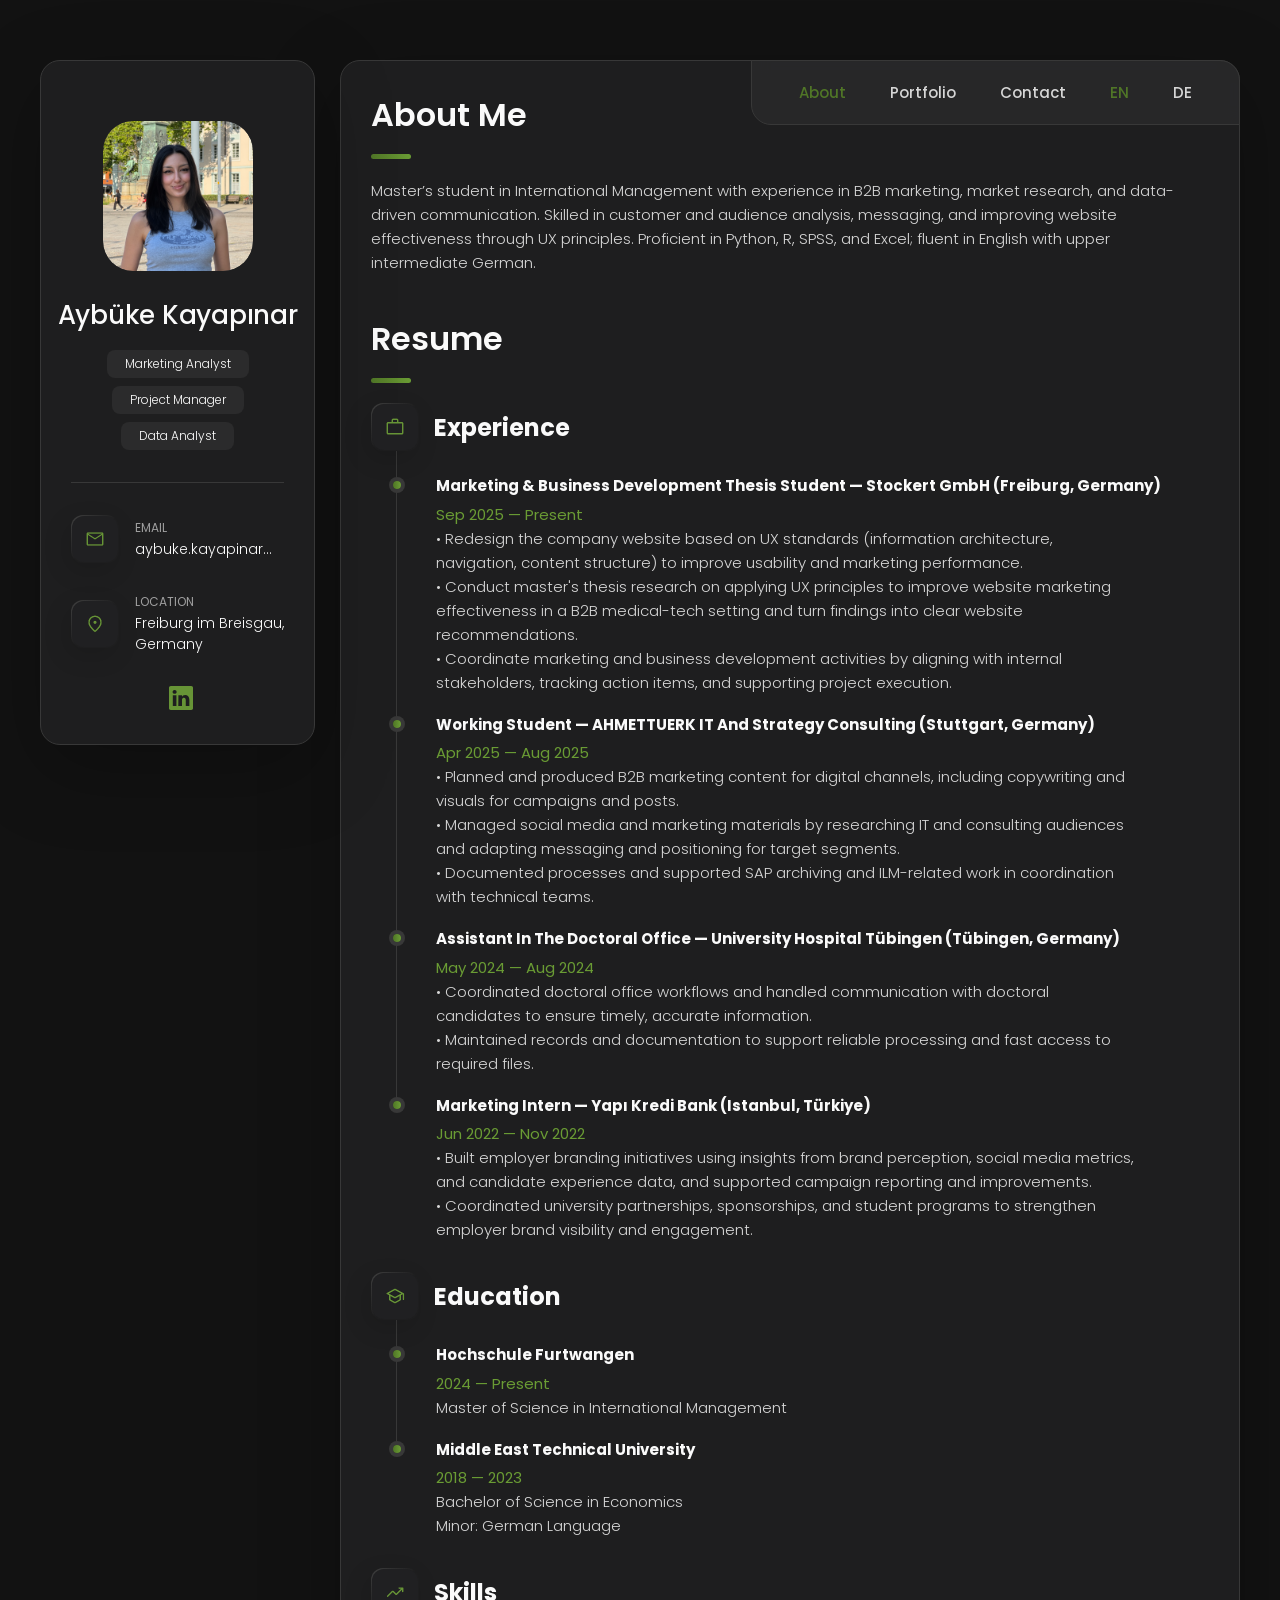
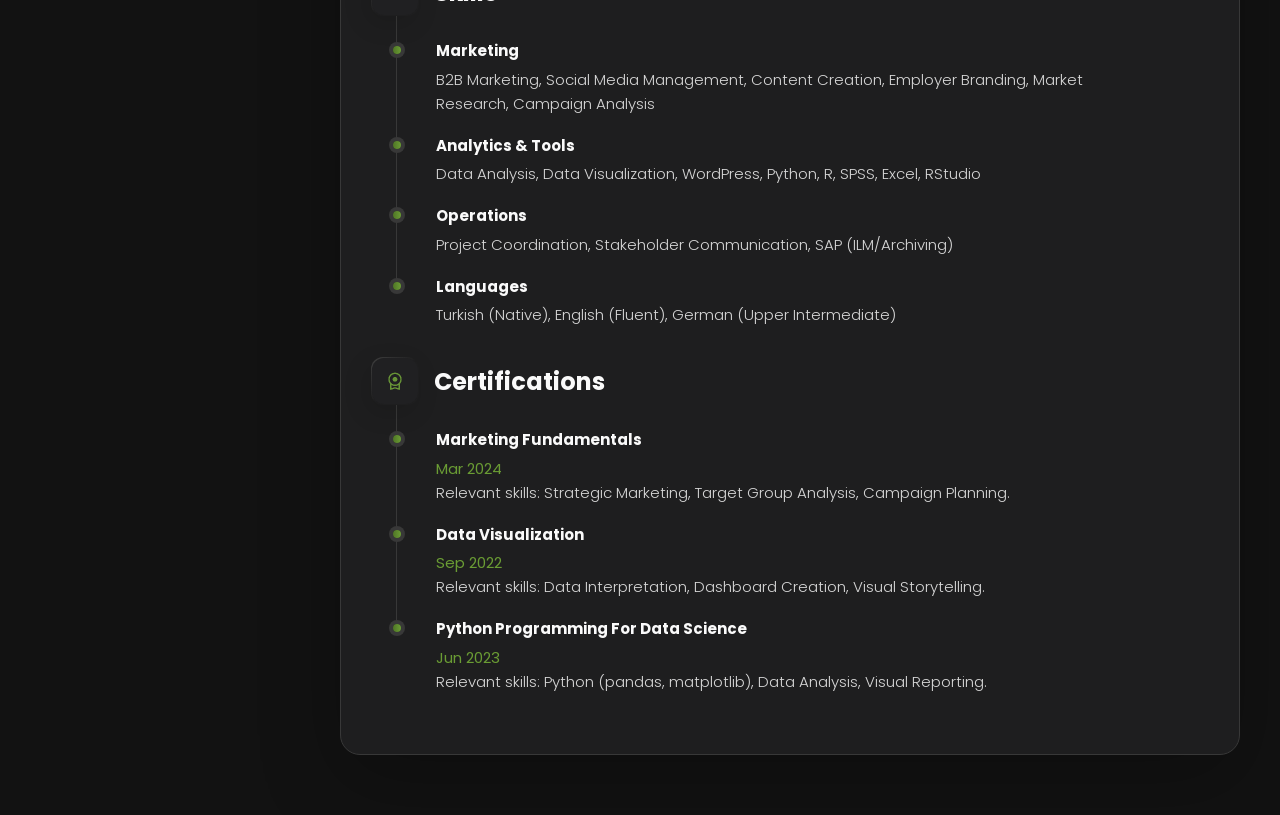
==== index.html @ ee4b46da "init" ====
<!DOCTYPE html>
<html lang="en">

<head>
  <meta charset="UTF-8">
  <meta http-equiv="X-UA-Compatible" content="IE=edge">
  <meta name="viewport" content="width=device-width, initial-scale=1.0">
  <title>Aybüke Kayapınar | Marketing Analyst</title>

  <!--
    - favicon
  -->
  <link rel="shortcut icon" href="./assets/images/aybi_photo.jpeg" type="image/x-icon">

  <!--
    - custom css link
  -->
  <link rel="stylesheet" href="./assets/css/style.css">

  <!--
    - google font link
  -->
  <link rel="preconnect" href="https://fonts.googleapis.com">
  <link rel="preconnect" href="https://fonts.gstatic.com" crossorigin>
  <link href="https://fonts.googleapis.com/css2?family=Poppins:wght@300;400;500;600&display=swap" rel="stylesheet">

  <link rel="alternate" hreflang="en" href="./index.html">
  <link rel="alternate" hreflang="de" href="./de/index.html">
</head>

<body>

  <!--
    - #MAIN
  -->

  <main>

    <!--
      - #SIDEBAR
    -->

    <aside class="sidebar" data-sidebar>

      <div class="sidebar-info">

        <figure class="avatar-box">
          <img src="./assets/images/aybi_photo.jpeg" alt="Aybüke Kayapınar" width="80">
        </figure>

        <div class="info-content">
          <h1 class="name" title="Aybüke Kayapınar">Aybüke Kayapınar</h1>

          <div class="title-list">
            <p class="title">Marketing Analyst</p>
            <p class="title">Project Manager</p>
            <p class="title">Data Analyst</p>
          </div>
        </div>

        <button class="info_more-btn" data-sidebar-btn>
          <span>Show Contacts</span>

          <img src="./assets/icons/icon-strategy.png" alt="" class="icon-img" width="16" height="16">
        </button>

      </div>

      <div class="sidebar-info_more">

        <div class="separator"></div>

        <ul class="contacts-list">

          <li class="contact-item">

            <div class="icon-box">
              <img src="./assets/icons/icon-mail.png" alt="" class="icon-img" width="24" height="24">
            </div>

            <div class="contact-info">
              <p class="contact-title">Email</p>

              <a href="mailto:aybuke.kayapinar@gmail.com" class="contact-link">aybuke.kayapinar@gmail.com</a>
            </div>

          </li>

          <li class="contact-item">

            <div class="icon-box">
              <img src="./assets/icons/icon-location.png" alt="" class="icon-img" width="24" height="24">
            </div>

            <div class="contact-info">
              <p class="contact-title">Location</p>

              <address>Freiburg im Breisgau, Germany</address>
            </div>

          </li>

        </ul>

        <div class="separator"></div>

        <ul class="social-list">

          <li class="social-item">
            <a href="https://www.linkedin.com/in/ayb%C3%BCke-kayapinar-763964169/" class="social-link" target="_blank" rel="noopener noreferrer">
              <img src="./assets/icons/linkedin.svg" alt="" class="icon-img" width="24" height="24">
            </a>
          </li>

        </ul>

      </div>

    </aside>





    <!--
      - #main-content
    -->

    <div class="main-content">

      <!--
        - #NAVBAR
      -->

      <nav class="navbar">

        <ul class="navbar-list">

          <li class="navbar-item">
            <button class="navbar-link  active" data-nav-link data-page-target="about">About</button>
          </li>

          <li class="navbar-item">
            <button class="navbar-link" data-nav-link data-page-target="portfolio">Portfolio</button>
          </li>

          <li class="navbar-item">
            <button class="navbar-link" data-nav-link data-page-target="contact">Contact</button>
          </li>

          <li class="navbar-item">
            <span class="navbar-link active" aria-current="page">EN</span>
          </li>

          <li class="navbar-item">
            <a class="navbar-link" href="./de/index.html" hreflang="de" lang="de">DE</a>
          </li>

        </ul>

      </nav>





      <!--
        - #ABOUT
      -->

      <article class="about  active" data-page="about">

        <header>
          <h2 class="h2 article-title">About me</h2>
        </header>

        <section class="about-text">
          <p>
            Master’s student in International Management with experience in B2B marketing, market research, and data-driven communication. Skilled in customer and audience analysis, messaging, and improving website effectiveness through UX principles. Proficient in Python, R, SPSS, and Excel; fluent in English with upper intermediate German.
          </p>
        </section>


        <!--
          - resume
        -->

        <section class="resume-section">

          <header>
            <h2 class="h2 article-title">Resume</h2>
          </header>

          <section class="timeline">

            <div class="title-wrapper">
              <div class="icon-box">
                <img src="./assets/icons/icon-experience.png" alt="" class="icon-img" width="24" height="24">
              </div>

              <h3 class="h3">Experience</h3>
            </div>

            <ol class="timeline-list">

              <li class="timeline-item">

                <h4 class="h4 timeline-item-title">Marketing &amp; Business Development Thesis Student — Stockert GmbH (Freiburg, Germany)</h4>

                <span>Sep 2025 — Present</span>

                <p class="timeline-text">
                  &bull; Redesign the company website based on UX standards (information architecture, navigation, content structure) to improve usability and marketing performance.<br>
                  &bull; Conduct master's thesis research on applying UX principles to improve website marketing effectiveness in a B2B medical-tech setting and turn findings into clear website recommendations.<br>
                  &bull; Coordinate marketing and business development activities by aligning with internal stakeholders, tracking action items, and supporting project execution.
                </p>

              </li>

              <li class="timeline-item">

                <h4 class="h4 timeline-item-title">Working Student — AHMETTUERK IT and Strategy Consulting (Stuttgart, Germany)</h4>

                <span>Apr 2025 — Aug 2025</span>

                <p class="timeline-text">
                  &bull; Planned and produced B2B marketing content for digital channels, including copywriting and visuals for campaigns and posts.<br>
                  &bull; Managed social media and marketing materials by researching IT and consulting audiences and adapting messaging and positioning for target segments.<br>
                  &bull; Documented processes and supported SAP archiving and ILM-related work in coordination with technical teams.
                </p>

              </li>

              <li class="timeline-item">

                <h4 class="h4 timeline-item-title">Assistant in the Doctoral Office — University Hospital Tübingen (Tübingen, Germany)</h4>

                <span>May 2024 — Aug 2024</span>

                <p class="timeline-text">
                  &bull; Coordinated doctoral office workflows and handled communication with doctoral candidates to ensure timely, accurate information.<br>
                  &bull; Maintained records and documentation to support reliable processing and fast access to required files.
                </p>

              </li>

              <li class="timeline-item">

                <h4 class="h4 timeline-item-title">Marketing Intern — Yapı Kredi Bank (Istanbul, Türkiye)</h4>

                <span>Jun 2022 — Nov 2022</span>

                <p class="timeline-text">
                  &bull; Built employer branding initiatives using insights from brand perception, social media metrics, and candidate experience data, and supported campaign reporting and improvements.<br>
                  &bull; Coordinated university partnerships, sponsorships, and student programs to strengthen employer brand visibility and engagement.
                </p>

              </li>

            </ol>

          </section>

          <section class="timeline">

            <div class="title-wrapper">
              <div class="icon-box">
                <img src="./assets/icons/icon-school.png" alt="" class="icon-img" width="24" height="24">
              </div>

              <h3 class="h3">Education</h3>
            </div>

            <ol class="timeline-list">

              <li class="timeline-item">

                <h4 class="h4 timeline-item-title">Hochschule Furtwangen</h4>

                <span>2024 — Present</span>

                <p class="timeline-text">
                  Master of Science in International Management
                </p>

              </li>

              <li class="timeline-item">

                <h4 class="h4 timeline-item-title">Middle East Technical University</h4>

                <span>2018 — 2023</span>

                <p class="timeline-text">
                  Bachelor of Science in Economics<br>
                  Minor: German Language
                </p>

              </li>

            </ol>

          </section>

          <section class="timeline">

            <div class="title-wrapper">
              <div class="icon-box">
                <img src="./assets/icons/icon-marketing.png" alt="" class="icon-img" width="24" height="24">
              </div>

              <h3 class="h3">Skills</h3>
            </div>

            <ol class="timeline-list">

              <li class="timeline-item">

                <h4 class="h4 timeline-item-title">Marketing</h4>

                <p class="timeline-text">
                  B2B Marketing, Social Media Management, Content Creation, Employer Branding, Market Research, Campaign Analysis
                </p>

              </li>

              <li class="timeline-item">

                <h4 class="h4 timeline-item-title">Analytics &amp; Tools</h4>

                <p class="timeline-text">
                  Data Analysis, Data Visualization, WordPress, Python, R, SPSS, Excel, RStudio
                </p>

              </li>

              <li class="timeline-item">

                <h4 class="h4 timeline-item-title">Operations</h4>

                <p class="timeline-text">
                  Project Coordination, Stakeholder Communication, SAP (ILM/Archiving)
                </p>

              </li>

              <li class="timeline-item">

                <h4 class="h4 timeline-item-title">Languages</h4>

                <p class="timeline-text">
                  Turkish (Native), English (Fluent), German (Upper Intermediate)
                </p>

              </li>

            </ol>

          </section>

          <section class="timeline">

            <div class="title-wrapper">
              <div class="icon-box">
                <img src="./assets/icons/icon-certificate.png" alt="" class="icon-img" width="24" height="24">
              </div>

              <h3 class="h3">Certifications</h3>
            </div>

            <ol class="timeline-list">

              <li class="timeline-item">

                <h4 class="h4 timeline-item-title">Marketing Fundamentals</h4>

                <span>Mar 2024</span>

                <p class="timeline-text">
                  Relevant skills: Strategic Marketing, Target Group Analysis, Campaign Planning.
                </p>

              </li>

              <li class="timeline-item">

                <h4 class="h4 timeline-item-title">Data Visualization</h4>

                <span>Sep 2022</span>

                <p class="timeline-text">
                  Relevant skills: Data Interpretation, Dashboard Creation, Visual Storytelling.
                </p>

              </li>

              <li class="timeline-item">

                <h4 class="h4 timeline-item-title">Python Programming for Data Science</h4>

                <span>Jun 2023</span>

                <p class="timeline-text">
                  Relevant skills: Python (pandas, matplotlib), Data Analysis, Visual Reporting.
                </p>

              </li>

            </ol>

          </section>

        </section>
      </article>








      <!--
        - #PORTFOLIO
      -->

      <article class="portfolio" data-page="portfolio">

        <header>
          <h2 class="h2 article-title">Portfolio</h2>
        </header>

        <section class="projects">

          <ul class="filter-list">

            <li class="filter-item">
              <button class="active" data-filter-btn>All</button>
            </li>

            <li class="filter-item">
              <button data-filter-btn>Web design</button>
            </li>

            <li class="filter-item">
              <button data-filter-btn>Applications</button>
            </li>

            <li class="filter-item">
              <button data-filter-btn>Web development</button>
            </li>

          </ul>

          <div class="filter-select-box">

            <button class="filter-select" data-select>

              <div class="select-value" data-selecct-value>Select category</div>

              <div class="select-icon">
                <img src="./assets/icons/icon-strategy.png" alt="" class="icon-img" width="16" height="16">
              </div>

            </button>

            <ul class="select-list">

              <li class="select-item">
                <button data-select-item>All</button>
              </li>

              <li class="select-item">
                <button data-select-item>Web design</button>
              </li>

              <li class="select-item">
                <button data-select-item>Applications</button>
              </li>

              <li class="select-item">
                <button data-select-item>Web development</button>
              </li>

            </ul>

          </div>

          <ul class="project-list">

            <li class="project-item  active" data-filter-item data-category="web development">
              <a href="#">

                <figure class="project-img">
                  <div class="project-item-icon-box">
                    <img src="./assets/icons/icon-analize.png" alt="" class="icon-img" width="24" height="24">
                  </div>

                  <img src="./assets/images/project-1.jpg" alt="finance" loading="lazy">
                </figure>

                <h3 class="project-title">Finance</h3>

                <p class="project-category">Web development</p>

              </a>
            </li>

            <li class="project-item  active" data-filter-item data-category="web development">
              <a href="#">

                <figure class="project-img">
                  <div class="project-item-icon-box">
                    <img src="./assets/icons/icon-analize.png" alt="" class="icon-img" width="24" height="24">
                  </div>

                  <img src="./assets/images/project-2.png" alt="orizon" loading="lazy">
                </figure>

                <h3 class="project-title">Orizon</h3>

                <p class="project-category">Web development</p>

              </a>
            </li>

            <li class="project-item  active" data-filter-item data-category="web design">
              <a href="#">

                <figure class="project-img">
                  <div class="project-item-icon-box">
                    <img src="./assets/icons/icon-analize.png" alt="" class="icon-img" width="24" height="24">
                  </div>

                  <img src="./assets/images/project-3.jpg" alt="fundo" loading="lazy">
                </figure>

                <h3 class="project-title">Fundo</h3>

                <p class="project-category">Web design</p>

              </a>
            </li>

            <li class="project-item  active" data-filter-item data-category="applications">
              <a href="#">

                <figure class="project-img">
                  <div class="project-item-icon-box">
                    <img src="./assets/icons/icon-analize.png" alt="" class="icon-img" width="24" height="24">
                  </div>

                  <img src="./assets/images/project-4.png" alt="brawlhalla" loading="lazy">
                </figure>

                <h3 class="project-title">Brawlhalla</h3>

                <p class="project-category">Applications</p>

              </a>
            </li>

            <li class="project-item  active" data-filter-item data-category="web design">
              <a href="#">

                <figure class="project-img">
                  <div class="project-item-icon-box">
                    <img src="./assets/icons/icon-analize.png" alt="" class="icon-img" width="24" height="24">
                  </div>

                  <img src="./assets/images/project-5.png" alt="dsm." loading="lazy">
                </figure>

                <h3 class="project-title">DSM.</h3>

                <p class="project-category">Web design</p>

              </a>
            </li>

            <li class="project-item  active" data-filter-item data-category="web design">
              <a href="#">

                <figure class="project-img">
                  <div class="project-item-icon-box">
                    <img src="./assets/icons/icon-analize.png" alt="" class="icon-img" width="24" height="24">
                  </div>

                  <img src="./assets/images/project-6.png" alt="metaspark" loading="lazy">
                </figure>

                <h3 class="project-title">MetaSpark</h3>

                <p class="project-category">Web design</p>

              </a>
            </li>

            <li class="project-item  active" data-filter-item data-category="web development">
              <a href="#">

                <figure class="project-img">
                  <div class="project-item-icon-box">
                    <img src="./assets/icons/icon-analize.png" alt="" class="icon-img" width="24" height="24">
                  </div>

                  <img src="./assets/images/project-7.png" alt="summary" loading="lazy">
                </figure>

                <h3 class="project-title">Summary</h3>

                <p class="project-category">Web development</p>

              </a>
            </li>

            <li class="project-item  active" data-filter-item data-category="applications">
              <a href="#">

                <figure class="project-img">
                  <div class="project-item-icon-box">
                    <img src="./assets/icons/icon-analize.png" alt="" class="icon-img" width="24" height="24">
                  </div>

                  <img src="./assets/images/project-8.jpg" alt="task manager" loading="lazy">
                </figure>

                <h3 class="project-title">Task Manager</h3>

                <p class="project-category">Applications</p>

              </a>
            </li>

            <li class="project-item  active" data-filter-item data-category="web development">
              <a href="#">

                <figure class="project-img">
                  <div class="project-item-icon-box">
                    <img src="./assets/icons/icon-analize.png" alt="" class="icon-img" width="24" height="24">
                  </div>

                  <img src="./assets/images/project-9.png" alt="arrival" loading="lazy">
                </figure>

                <h3 class="project-title">Arrival</h3>

                <p class="project-category">Web development</p>

              </a>
            </li>

          </ul>

        </section>

      </article>
      <!--
        - #CONTACT
      -->

      <article class="contact" data-page="contact">

        <header>
          <h2 class="h2 article-title">Contact</h2>
        </header>

        <section class="mapbox" data-mapbox>
          <figure>
            <iframe
              src="https://www.google.com/maps?q=Freiburg%20im%20Breisgau%2C%20Germany&output=embed"
              width="400" height="300" loading="lazy"></iframe>
          </figure>
        </section>

        <section class="contact-form">

          <h3 class="h3 form-title">Send me a message</h3>

          <form action="#" class="form" data-form>

            <div class="input-wrapper">
              <input type="text" name="fullname" class="form-input" placeholder="Full name" required data-form-input>

              <input type="email" name="email" class="form-input" placeholder="Email address" required data-form-input>
            </div>

            <textarea name="message" class="form-input" placeholder="Your Message" required data-form-input></textarea>

            <button class="form-btn" type="submit" disabled data-form-btn>
              <img src="./assets/icons/icon-send.png" alt="" class="icon-img" width="16" height="16">
              <span>Send Email</span>
            </button>

          </form>

        </section>

      </article>

    </div>

  </main>






  <!--
    - custom js link
  -->
  <script src="./assets/js/script.js"></script>

  <!--
    - ionicon link
  -->
  <!-- ionicons removed (local icons in assets/icons) -->

</body>

</html>
---- assets/css/style.css ----
/*-----------------------------------*\
  #style.css
\*-----------------------------------*/


/**
 * copyright 2022 @codewithsadee
 */





/*-----------------------------------*\
  #CUSTOM PROPERTY
\*-----------------------------------*/

:root {

  /**
   * colors
   */

  /* gradient */

  --bg-gradient-onyx: linear-gradient(
    to bottom right, 
    hsl(240, 1%, 25%) 3%, 
    hsl(0, 0%, 19%) 97%
  );
  --bg-gradient-jet: linear-gradient(
    to bottom right, 
    hsla(240, 1%, 18%, 0.251) 0%, 
    hsla(240, 2%, 11%, 0) 100%
  ), hsl(240, 2%, 13%);
  --bg-gradient-yellow-1: linear-gradient(
    to bottom right,
    #507627 0%,
    rgba(80, 118, 39, 0) 50%
  );
  --bg-gradient-yellow-2: linear-gradient(
    135deg,
    rgba(80, 118, 39, 0.25) 0%,
    rgba(106, 156, 52, 0) 59.86%
  ), hsl(240, 2%, 13%);
  --border-gradient-onyx: linear-gradient(
    to bottom right, 
    hsl(0, 0%, 25%) 0%, 
    hsla(0, 0%, 25%, 0) 50%
  );
  --text-gradient-yellow: linear-gradient(
    to right,
    #507627,
    #6a9c34
  );

  /* solid */

  --jet: hsl(0, 0%, 22%);
  --onyx: hsl(240, 1%, 17%);
  --eerie-black-1: hsl(240, 2%, 13%);
  --eerie-black-2: hsl(240, 2%, 12%);
  --smoky-black: hsl(0, 0%, 7%);
  --white-1: hsl(0, 0%, 100%);
  --white-2: hsl(0, 0%, 98%);
  --orange-yellow-crayola: #507627;
  --vegas-gold: #6a9c34;
  --light-gray: hsl(0, 0%, 84%);
  --light-gray-70: hsla(0, 0%, 84%, 0.7);
  --bittersweet-shimmer: hsl(0, 43%, 51%);

  /**
   * typography
   */

  /* font-family */
  --ff-poppins: 'Poppins', sans-serif;

  /* font-size */
  --fs-1: 24px;
  --fs-2: 18px;
  --fs-3: 17px;
  --fs-4: 16px;
  --fs-5: 15px;
  --fs-6: 14px;
  --fs-7: 13px;
  --fs-8: 11px;

  /* font-weight */
  --fw-300: 300;
  --fw-400: 400;
  --fw-500: 500;
  --fw-600: 600;

  /**
   * shadow
   */
  
  --shadow-1: -4px 8px 24px hsla(0, 0%, 0%, 0.25);
  --shadow-2: 0 16px 30px hsla(0, 0%, 0%, 0.25);
  --shadow-3: 0 16px 40px hsla(0, 0%, 0%, 0.25);
  --shadow-4: 0 25px 50px hsla(0, 0%, 0%, 0.15);
  --shadow-5: 0 24px 80px hsla(0, 0%, 0%, 0.25);

  /**
   * transition
   */

  --transition-1: 0.25s ease;
  --transition-2: 0.5s ease-in-out;

}





/*-----------------------------------*\
  #RESET
\*-----------------------------------*/

*, *::before, *::after {
  margin: 0;
  padding: 0;
  box-sizing: border-box;
}

a { text-decoration: none; }

li { list-style: none; }

img, a, button, time, span { display: block; }

.icon-img { display: block; }

button {
  font: inherit;
  background: none;
  border: none;
  text-align: left;
  cursor: pointer;
}

input, textarea {
  display: block;
  width: 100%;
  background: none;
  font: inherit;
}

::selection {
  background: var(--orange-yellow-crayola);
  color: var(--smoky-black);
}

:focus { outline-color: var(--orange-yellow-crayola); }

html { font-family: var(--ff-poppins); }

body { background: var(--smoky-black); }





/*-----------------------------------*\
  #REUSED STYLE
\*-----------------------------------*/

.sidebar,
article {
  background: var(--eerie-black-2);
  border: 1px solid var(--jet);
  border-radius: 20px;
  padding: 15px;
  box-shadow: var(--shadow-1);
  z-index: 1;
}

.separator {
  width: 100%;
  height: 1px;
  background: var(--jet);
  margin: 16px 0;
}

.icon-box {
  position: relative;
  background: var(--border-gradient-onyx);
  width: 30px;
  height: 30px;
  border-radius: 8px;
  display: flex;
  justify-content: center;
  align-items: center;
  font-size: 16px;
  color: var(--orange-yellow-crayola);
  box-shadow: var(--shadow-1);
  z-index: 1;
}

.icon-box::before {
  content: "";
  position: absolute;
  inset: 1px;
  background: var(--eerie-black-1);
  border-radius: inherit;
  z-index: -1;
}

.icon-box .icon-img { width: 20px; height: 20px; }

article { display: none; }

article.active {
  display: block;
  animation: fade 0.5s ease backwards;
}

@keyframes fade {
  0% { opacity: 0; }
  100% { opacity: 1; }
}

.h2,
.h3,
.h4,
.h5 {
  color: var(--white-2);
  text-transform: capitalize;
}

.h2 { font-size: var(--fs-1); }

.h3 { font-size: var(--fs-2); }

.h4 { font-size: var(--fs-4); }

.h5 {
  font-size: var(--fs-7);
  font-weight: var(--fw-500);
}

.article-title {
  position: relative;
  padding-bottom: 7px;
}

.article-title::after {
  content: "";
  position: absolute;
  bottom: 0;
  left: 0;
  width: 30px;
  height: 3px;
  background: var(--text-gradient-yellow);
  border-radius: 3px;
}

.has-scrollbar::-webkit-scrollbar {
  width: 5px; /* for vertical scrollbar */
  height: 5px; /* for horizontal scrollbar */
}

.has-scrollbar::-webkit-scrollbar-track {
  background: var(--onyx);
  border-radius: 5px;
}

.has-scrollbar::-webkit-scrollbar-thumb {
  background: var(--orange-yellow-crayola);
  border-radius: 5px;
}

.has-scrollbar::-webkit-scrollbar-button { width: 20px; }

.content-card {
  position: relative;
  background: var(--border-gradient-onyx);
  padding: 15px;
  padding-top: 45px;
  border-radius: 14px;
  box-shadow: var(--shadow-2);
  cursor: pointer;
  z-index: 1;
}

.content-card::before {
  content: "";
  position: absolute;
  inset: 1px;
  background: var(--bg-gradient-jet);
  border-radius: inherit;
  z-index: -1;
}





/*-----------------------------------*\
  #MAIN
\*-----------------------------------*/

main {
  margin: 15px 12px;
  margin-bottom: 75px;
  min-width: 259px;
}





/*-----------------------------------*\
  #SIDEBAR
\*-----------------------------------*/

.sidebar {
  margin-bottom: 15px;
  max-height: 112px;
  overflow: hidden;
  transition: var(--transition-2);
}

.sidebar.active { max-height: 405px; }

.sidebar-info {
  position: relative;
  display: flex;
  justify-content: flex-start;
  align-items: center;
  gap: 15px;
}

.avatar-box {
  background: var(--bg-gradient-onyx);
  border-radius: 20px;
  overflow: hidden;
}

.avatar-box img { border-radius: inherit; }

.info-content .name {
  color: var(--white-2);
  font-size: var(--fs-3);
  font-weight: var(--fw-500);
  letter-spacing: -0.25px;
  margin-bottom: 10px;
}

.info-content .title {
  color: var(--white-1);
  background: var(--onyx);
  font-size: var(--fs-8);
  font-weight: var(--fw-300);
  width: max-content;
  padding: 3px 12px;
  border-radius: 8px;
}

.info-content .title-list {
  display: flex;
  flex-wrap: wrap;
  gap: 8px;
}

.info_more-btn {
  position: absolute;
  top: -15px;
  right: -15px;
  border-radius: 0 15px;
  font-size: 13px;
  color: var(--orange-yellow-crayola);
  background: var(--border-gradient-onyx);
  padding: 10px;
  box-shadow: var(--shadow-2);
  transition: var(--transition-1);
  z-index: 1;
}

.info_more-btn::before {
  content: "";
  position: absolute;
  inset: 1px;
  border-radius: inherit;
  background: var(--bg-gradient-jet);
  transition: var(--transition-1);
  z-index: -1;
}

.info_more-btn:hover,
.info_more-btn:focus { background: var(--bg-gradient-yellow-1); }

.info_more-btn:hover::before,
.info_more-btn:focus::before { background: var(--bg-gradient-yellow-2); }

.info_more-btn span { display: none; }

.sidebar-info_more {
  opacity: 0;
  visibility: hidden;
  transition: var(--transition-2);
}

.sidebar.active .sidebar-info_more {
  opacity: 1;
  visibility: visible;
}

.contacts-list {
  display: grid;
  grid-template-columns: 1fr;
  gap: 16px;
}

.contact-item {
  min-width: 100%;
  display: flex;
  align-items: center;
  gap: 16px;
}

.contact-info {
  max-width: calc(100% - 46px);
  width: calc(100% - 46px);
}

.contact-title {
  color: var(--light-gray-70);
  font-size: var(--fs-8);
  text-transform: uppercase;
  margin-bottom: 2px;
}

.contact-info :is(.contact-link, time, address) {
  color: var(--white-2);
  font-size: var(--fs-7);
}

.contact-info address { font-style: normal; }

.social-list {
  display: flex;
  justify-content: flex-start;
  align-items: center;
  gap: 15px;
  padding-bottom: 4px;
  padding-left: 7px;
}

.social-item .social-link {
  color: var(--light-gray-70);
  font-size: 18px;
}


.social-item .social-link:hover { color: var(--light-gray); }





/*-----------------------------------*\
  #NAVBAR
\*-----------------------------------*/

.navbar {
  position: fixed;
  bottom: 0;
  left: 0;
  width: 100%;
  background: hsla(240, 1%, 17%, 0.75);
  backdrop-filter: blur(10px);
  border: 1px solid var(--jet);
  border-radius: 12px 12px 0 0;
  box-shadow: var(--shadow-2);
  z-index: 5;
}

.navbar-list {
  display: flex;
  flex-wrap: wrap;
  justify-content: center;
  align-items: center;
  padding: 0 10px;
}

.navbar-link {
  color: var(--light-gray);
  font-size: var(--fs-8);
  padding: 20px 7px;
  transition: color var(--transition-1);
}

.navbar-link:hover,
.navbar-link:focus { color: var(--light-gray-70); }

.navbar-link.active { color: var(--orange-yellow-crayola); }





/*-----------------------------------*\
  #ABOUT
\*-----------------------------------*/

.about .article-title { margin-bottom: 15px; }

.about-text {
  color: var(--light-gray);
  font-size: var(--fs-6);
  font-weight: var(--fw-300);
  line-height: 1.6;
}

.about-text p { margin-bottom: 15px; }



/**
 * #service 
 */

.service { margin-bottom: 35px; }

.service-title { margin-bottom: 20px; }

.service-list {
  display: grid;
  grid-template-columns: 1fr;
  gap: 20px;
}

.service-item {
  position: relative;
  background: var(--border-gradient-onyx);
  padding: 20px;
  border-radius: 14px;
  box-shadow: var(--shadow-2);
  z-index: 1;
}

.service-item::before {
  content: "";
  position: absolute;
  inset: 1px;
  background: var(--bg-gradient-jet);
  border-radius: inherit;
  z-index: -1;
}

.service-icon-box { margin-bottom: 10px; }

.service-icon-box img {
  margin: auto;
  width: 32px;
  height: 32px;
}

.service-content-box { text-align: center; }

.service-item-title { margin-bottom: 7px; }

.service-item-text {
  color: var(--light-gray);
  font-size: var(--fs-6);
  font-weight: var(--fw-3);
  line-height: 1.6;
}


/**
 * #testimonials 
 */

.testimonials { margin-bottom: 30px; }

.testimonials-title { margin-bottom: 20px; }

.testimonials-list {
  display: flex;
  justify-content: flex-start;
  align-items: flex-start;
  gap: 15px;
  margin: 0 -15px;
  padding: 25px 15px;
  padding-bottom: 35px;
  overflow-x: auto;
  scroll-behavior: smooth;
  overscroll-behavior-inline: contain;
  scroll-snap-type: inline mandatory;
}

.testimonials-item {
  min-width: 100%;
  scroll-snap-align: center;
}

.testimonials-avatar-box {
  position: absolute;
  top: 0;
  left: 0;
  transform: translate(15px, -25px);
  background: var(--bg-gradient-onyx);
  border-radius: 14px;
  box-shadow: var(--shadow-1);
}

.testimonials-item-title { margin-bottom: 7px; }

.testimonials-text {
  color: var(--light-gray);
  font-size: var(--fs-6);
  font-weight: var(--fw-300);
  line-height: 1.6;
  display: -webkit-box;
  line-clamp: 4;
  -webkit-line-clamp: 4;
  -webkit-box-orient: vertical;
  overflow: hidden;
}


/**
 * #testimonials-modal
 */

.modal-container {
  position: fixed;
  top: 0;
  left: 0;
  width: 100%;
  height: 100%;
  display: flex;
  justify-content: center;
  align-items: center;
  overflow-y: auto;
  overscroll-behavior: contain;
  z-index: 20;
  pointer-events: none;
  visibility: hidden;
}

.modal-container::-webkit-scrollbar { display: none; }

.modal-container.active {
  pointer-events: all;
  visibility: visible;
}

.overlay {
  position: fixed;
  top: 0;
  left: 0;
  width: 100%;
  height: 100vh;
  background: hsl(0, 0%, 5%);
  opacity: 0;
  visibility: hidden;
  pointer-events: none;
  z-index: 1;
  transition: var(--transition-1);
}

.overlay.active {
  opacity: 0.8;
  visibility: visible;
  pointer-events: all;
}

.testimonials-modal {
  background: var(--eerie-black-2);
  position: relative;
  padding: 15px;
  margin: 15px 12px;
  border: 1px solid var(--jet);
  border-radius: 14px;
  box-shadow: var(--shadow-5);
  transform: scale(1.2);
  opacity: 0;
  transition: var(--transition-1);
  z-index: 2;
}

.modal-container.active .testimonials-modal {
  transform: scale(1);
  opacity: 1;
}

.modal-close-btn {
  position: absolute;
  top: 15px;
  right: 15px;
  background: var(--onyx);
  border-radius: 8px;
  width: 32px;
  height: 32px;
  display: flex;
  justify-content: center;
  align-items: center;
  color: var(--white-2);
  font-size: 18px;
  opacity: 0.7;
}

.modal-close-btn:hover,
.modal-close-btn:focus { opacity: 1; }


.modal-avatar-box {
  background: var(--bg-gradient-onyx);
  width: max-content;
  border-radius: 14px;
  margin-bottom: 15px;
  box-shadow: var(--shadow-2);
}

.modal-img-wrapper > img { display: none; }

.modal-title { margin-bottom: 4px; }

.modal-content time {
  font-size: var(--fs-6);
  color: var(--light-gray-70);
  font-weight: var(--fw-300);
  margin-bottom: 10px;
}

.modal-content p {
  color: var(--light-gray);
  font-size: var(--fs-6);
  font-weight: var(--fw-300);
  line-height: 1.6;
}


/**
 * #clients 
 */

.clients { margin-bottom: 15px; }

.clients-list {
  display: flex;
  justify-content: flex-start;
  align-items: flex-start;
  gap: 15px;
  margin: 0 -15px;
  padding: 25px;
  padding-bottom: 25px;
  overflow-x: auto;
  scroll-behavior: smooth;
  overscroll-behavior-inline: contain;
  scroll-snap-type: inline mandatory;
  scroll-padding-inline: 25px;
}

.clients-item {
  min-width: 50%;
  scroll-snap-align: start;
}

.clients-item img {
  width: 100%;
  filter: grayscale(1);
  transition: var(--transition-1);
}

.clients-item img:hover { filter: grayscale(0); }





/*-----------------------------------*\
  #RESUME
\*-----------------------------------*/

.article-title { margin-bottom: 30px; }


/**
 * education and experience 
 */

.timeline { margin-bottom: 30px; }

.timeline .title-wrapper {
  display: flex;
  align-items: center;
  gap: 15px;
  margin-bottom: 25px;
}

.timeline-list {
  font-size: var(--fs-6);
  margin-left: 45px;
}

.timeline-item { position: relative; }

.timeline-item:not(:last-child) { margin-bottom: 20px; }

.timeline-item-title {
  font-size: var(--fs-6);
  line-height: 1.3;
  margin-bottom: 7px;
}

.timeline-list span {
  color: var(--vegas-gold);
  font-weight: var(--fw-400);
  line-height: 1.6;
}

.timeline-item:not(:last-child)::before {
  content: "";
  position: absolute;
  top: -25px;
  left: -30px;
  width: 1px;
  height: calc(100% + 50px);
  background: var(--jet);
}

.timeline-item::after {
  content: "";
  position: absolute;
  top: 5px;
  left: -33px;
  height: 6px;
  width: 6px;
  background: var(--text-gradient-yellow);
  border-radius: 50%;
  box-shadow: 0 0 0 4px var(--jet);
}

.timeline-text {
  color: var(--light-gray);
  font-weight: var(--fw-300);
  line-height: 1.6;
}


/**
 * skills 
 */

.skills-title { margin-bottom: 20px; }

.skills-list { padding: 20px; }


.skills-item:not(:last-child) { margin-bottom: 15px; }

.skill .title-wrapper {
  display: flex;
  align-items: center;
  gap: 5px;
  margin-bottom: 8px;
}

.skill .title-wrapper data {
  color: var(--light-gray);
  font-size: var(--fs-7);
  font-weight: var(--fw-300);
}

.skill-progress-bg {
  background: var(--jet);
  width: 100%;
  height: 8px;
  border-radius: 10px;
}

.skill-progress-fill {
  background: var(--text-gradient-yellow);
  height: 100%;
  border-radius: inherit;
}





/*-----------------------------------*\
  #PORTFOLIO
\*-----------------------------------*/

.filter-list { display: none; }

.filter-select-box {
  position: relative;
  margin-bottom: 25px;
}

.filter-select {
  background: var(--eerie-black-2);
  color: var(--light-gray);
  display: flex;
  justify-content: space-between;
  align-items: center;
  width: 100%;
  padding: 12px 16px;
  border: 1px solid var(--jet);
  border-radius: 14px;
  font-size: var(--fs-6);
  font-weight: var(--fw-300);
}

.filter-select.active .select-icon { transform: rotate(0.5turn); }

.select-icon .icon-img { width: 16px; height: 16px; }

.select-list {
  background: var(--eerie-black-2);
  position: absolute;
  top: calc(100% + 6px);
  width: 100%;
  padding: 6px;
  border: 1px solid var(--jet);
  border-radius: 14px;
  z-index: 2;
  opacity: 0;
  visibility: hidden;
  pointer-events: none;
  transition: 0.15s ease-in-out;
}

.filter-select.active + .select-list {
  opacity: 1;
  visibility: visible;
  pointer-events: all;
}

.select-item button {
  background: var(--eerie-black-2);
  color: var(--light-gray);
  font-size: var(--fs-6);
  font-weight: var(--fw-300);
  text-transform: capitalize;
  width: 100%;
  padding: 8px 10px;
  border-radius: 8px;
}

.select-item button:hover { --eerie-black-2: hsl(240, 2%, 20%); }

.project-list {
  display: grid;
  grid-template-columns: 1fr;
  gap: 30px;
  margin-bottom: 10px;
}

.project-item { display: none; }

.project-item.active {
  display: block;
  animation: scaleUp 0.25s ease forwards;
}

@keyframes scaleUp {
  0% { transform: scale(0.5); }
  100% { transform: scale(1); }
}

.project-item > a { width: 100%; }

.project-img {
  position: relative;
  width: 100%;
  height: 200px;
  border-radius: 16px;
  overflow: hidden;
  margin-bottom: 15px;
}

.project-img::before {
  content: "";
  position: absolute;
  top: 0;
  left: 0;
  width: 100%;
  height: 100%;
  background: transparent;
  z-index: 1;
  transition: var(--transition-1);
}

.project-item > a:hover .project-img::before { background: hsla(0, 0%, 0%, 0.5); }

.project-item-icon-box {
  --scale: 0.8;

  background: var(--jet);
  color: var(--orange-yellow-crayola);
  position: absolute;
  top: 50%;
  left: 50%;
  transform: translate(-50%, -50%) scale(var(--scale));
  font-size: 20px;
  padding: 18px;
  border-radius: 12px;
  opacity: 0;
  z-index: 1;
  transition: var(--transition-1);
}

.project-item > a:hover .project-item-icon-box {
  --scale: 1;
  opacity: 1;
}

.project-item-icon-box .icon-img { width: 20px; height: 20px; }

.project-img img {
  width: 100%;
  height: 100%;
  object-fit: cover;
  transition: var(--transition-1);
}

.project-item > a:hover img { transform: scale(1.1); }

.project-title,
.project-category { margin-left: 10px; }

.project-title {
  color: var(--white-2);
  font-size: var(--fs-5);
  font-weight: var(--fw-400);
  text-transform: capitalize;
  line-height: 1.3;
}

.project-category {
  color: var(--light-gray-70);
  font-size: var(--fs-6);
  font-weight: var(--fw-300);
}





/*-----------------------------------*\
  #BLOG
\*-----------------------------------*/

.blog-posts { margin-bottom: 10px; }

.blog-posts-list {
  display: grid;
  grid-template-columns: 1fr;
  gap: 20px;
}

.blog-post-item > a {
  position: relative;
  background: var(--border-gradient-onyx);
  height: 100%;
  box-shadow: var(--shadow-4);
  border-radius: 16px;
  z-index: 1;
}

.blog-post-item > a::before {
  content: "";
  position: absolute;
  inset: 1px;
  border-radius: inherit;
  background: var(--eerie-black-1);
  z-index: -1;
}

.blog-banner-box {
  width: 100%;
  height: 200px;
  border-radius: 12px;
  overflow: hidden;
}

.blog-banner-box img {
  width: 100%;
  height: 100%;
  object-fit: cover;
  transition: var(--transition-1);
}

.blog-post-item > a:hover .blog-banner-box img { transform: scale(1.1); }

.blog-content { padding: 15px; }

.blog-meta {
  display: flex;
  justify-content: flex-start;
  align-items: center;
  gap: 7px;
  margin-bottom: 10px;
}

.blog-meta :is(.blog-category, time) {
  color: var(--light-gray-70);
  font-size: var(--fs-6);
  font-weight: var(--fw-300);
}

.blog-meta .dot {
  background: var(--light-gray-70);
  width: 4px;
  height: 4px;
  border-radius: 4px;
}

.blog-item-title {
  margin-bottom: 10px;
  line-height: 1.3;
  transition: var(--transition-1);
}

.blog-post-item > a:hover .blog-item-title { color: var(--orange-yellow-crayola); }

.blog-text {
  color: var(--light-gray);
  font-size: var(--fs-6);
  font-weight: var(--fw-300);
  line-height: 1.6;
}





/*-----------------------------------*\
  #CONTACT
\*-----------------------------------*/

.mapbox {
  position: relative;
  height: 250px;
  width: 100%;
  border-radius: 16px;
  margin-bottom: 30px;
  border: 1px solid var(--jet);
  overflow: hidden;
}

.mapbox figure { height: 100%; }

.mapbox iframe {
  width: 100%;
  height: 100%;
  border: none;
  filter: grayscale(1) invert(1);
}

.contact-form { margin-bottom: 10px; }

.form-title { margin-bottom: 20px; }

.input-wrapper {
  display: grid;
  grid-template-columns: 1fr;
  gap: 25px;
  margin-bottom: 25px;
}

.form-input {
  color: var(--white-2);
  font-size: var(--fs-6);
  font-weight: var(--fw-400);
  padding: 13px 20px;
  border: 1px solid var(--jet);
  border-radius: 14px;
  outline: none;
}

.form-input::placeholder { font-weight: var(--fw-500); }

.form-input:focus { border-color: var(--orange-yellow-crayola); }

textarea.form-input {
  min-height: 100px;
  height: 120px;
  max-height: 200px;
  resize: vertical;
  margin-bottom: 25px;
}

textarea.form-input::-webkit-resizer { display: none; }

.form-input:focus:invalid { border-color: var(--bittersweet-shimmer); }

.form-btn {
  position: relative;
  width: 100%;
  background: var(--border-gradient-onyx);
  color: var(--orange-yellow-crayola);
  display: flex;
  justify-content: center;
  align-items: center;
  gap: 10px;
  padding: 13px 20px;
  border-radius: 14px;
  font-size: var(--fs-6);
  text-transform: capitalize;
  box-shadow: var(--shadow-3);
  z-index: 1;
  transition: var(--transition-1);
}

.form-btn::before {
  content: "";
  position: absolute;
  inset: 1px;
  background: var(--bg-gradient-jet);
  border-radius: inherit;
  z-index: -1;
  transition: var(--transition-1);
}

.form-btn .icon-img { width: 16px; height: 16px; }

.form-btn:hover { background: var(--bg-gradient-yellow-1); }

.form-btn:hover::before { background: var(--bg-gradient-yellow-2); }

.form-btn:disabled {
  opacity: 0.7;
  cursor: not-allowed;
}

.form-btn:disabled:hover { background: var(--border-gradient-onyx); }

.form-btn:disabled:hover::before { background: var(--bg-gradient-jet); }





/*-----------------------------------*\
  #RESPONSIVE
\*-----------------------------------*/

/**
 * responsive larger than 450px screen
 */

@media (min-width: 450px) {

  /**
   * client
   */

  .clients-item { min-width: calc(33.33% - 10px); }



  /**
   * #PORTFOLIO, BLOG 
   */

  .project-img,
  .blog-banner-box { height: auto; }

}





/**
 * responsive larger than 580px screen
 */

@media (min-width: 580px) {

  /**
   * CUSTOM PROPERTY
   */

  :root {

    /**
     * typography
     */

    --fs-1: 32px;
    --fs-2: 24px;
    --fs-3: 26px;
    --fs-4: 18px;
    --fs-6: 15px;
    --fs-7: 15px;
    --fs-8: 12px;

  }



  /**
   * #REUSED STYLE
   */

  .sidebar, article {
    width: 520px;
    margin-inline: auto;
    padding: 30px;
  }

  .article-title {
    font-weight: var(--fw-600);
    padding-bottom: 15px;
  }

  .article-title::after {
    width: 40px;
    height: 5px;
  }

  .icon-box {
    width: 48px;
    height: 48px;
    border-radius: 12px;
    font-size: 18px;
  }



  /**
   * #MAIN
   */

  main {
    margin-top: 60px;
    margin-bottom: 100px;
  }



  /**
   * #SIDEBAR
   */

  .sidebar {
    max-height: 180px;
    margin-bottom: 30px;
  }

  .sidebar.active { max-height: 584px; }

  .sidebar-info { gap: 25px; }

  .avatar-box { border-radius: 30px; }

  .avatar-box img { width: 120px; }

  .info-content .name { margin-bottom: 15px; }

  .info-content .title { padding: 5px 18px; }

  .info_more-btn {
    top: -30px;
    right: -30px;
    padding: 10px 15px;
  }

  .info_more-btn span {
    display: block;
    font-size: var(--fs-8);
  }


  .separator { margin: 32px 0; }

  .contacts-list { gap: 20px; }

  .contact-info {
    max-width: calc(100% - 64px);
    width: calc(100% - 64px);
  }



  /**
   * #NAVBAR
   */

  .navbar { border-radius: 20px 20px 0 0; }

  .navbar-list { gap: 20px; }

  .navbar-link { --fs-8: 14px; }



  /**
   * #ABOUT
   */

  .about .article-title { margin-bottom: 20px; }

  .about-text { margin-bottom: 40px; }

  /* service */

  .service-item {
    display: flex;
    justify-content: flex-start;
    align-items: flex-start;
    gap: 18px;
    padding: 30px;
  }

  .service-icon-box {
    margin-bottom: 0;
    margin-top: 5px;
  }

  .service-content-box { text-align: left; }

  /* testimonials */

  .testimonials-title { margin-bottom: 25px; }

  .testimonials-list {
    gap: 30px;
    margin: 0 -30px;
    padding: 30px;
    padding-bottom: 35px;
  }

  .content-card {
    padding: 30px;
    padding-top: 25px;
  }

  .testimonials-avatar-box {
    transform: translate(30px, -30px);
    border-radius: 20px;
  }

  .testimonials-avatar-box img { width: 80px; }

  .testimonials-item-title {
    margin-bottom: 10px;
    margin-left: 95px;
  }

  .testimonials-text {
    line-clamp: 2;
    -webkit-line-clamp: 2;
  }

  /* testimonials modal */

  .modal-container { padding: 20px; }

  .testimonials-modal {
    display: flex;
    justify-content: flex-start;
    align-items: stretch;
    gap: 25px;
    padding: 30px;
    border-radius: 20px;
  }

  .modal-img-wrapper {
    display: flex;
    flex-direction: column;
    align-items: center;
  }

  .modal-avatar-box {
    border-radius: 18px;
    margin-bottom: 0;
  }

  .modal-avatar-box img { width: 65px; }

  .modal-img-wrapper > img {
    display: block;
    flex-grow: 1;
    width: 35px;
  }

  /* clients */

  .clients-list {
    gap: 50px;
    margin: 0 -30px;
    padding: 45px;
    scroll-padding-inline: 45px;
  }

  .clients-item { min-width: calc(33.33% - 35px); }



  /**
   * #RESUME
   */

  .timeline-list { margin-left: 65px; }

  .timeline-item:not(:last-child)::before { left: -40px; }

  .timeline-item::after {
    height: 8px;
    width: 8px;
    left: -43px;
  }

  .skills-item:not(:last-child) { margin-bottom: 25px; }



  /**
   * #PORTFOLIO, BLOG
   */

  .project-img, .blog-banner-box { border-radius: 16px; }

  .blog-posts-list { gap: 30px; }

  .blog-content { padding: 25px; }



  /**
   * #CONTACT
   */

  .mapbox {
    height: 380px;
    border-radius: 18px;
  }

  .input-wrapper {
    gap: 30px;
    margin-bottom: 30px;
  }

  .form-input { padding: 15px 20px; }

  textarea.form-input { margin-bottom: 30px; }

  .form-btn {
    --fs-6: 16px;
    padding: 16px 20px;
  }

  .form-btn .icon-img { width: 18px; height: 18px; }

}





/**
 * responsive larger than 768px screen
 */

@media (min-width: 768px) {

  /**
   * REUSED STYLE
   */

  .sidebar, article { width: 700px; }

  .has-scrollbar::-webkit-scrollbar-button { width: 100px; }



  /**
   * SIDEBAR
   */

  .contacts-list {
    grid-template-columns: 1fr 1fr;
    gap: 30px 15px;
  }



  /**
   * NAVBAR
   */

  .navbar-link { --fs-8: 15px; }



  /**
   * ABOUT
   */

  /* testimonials modal */

  .testimonials-modal {
    gap: 35px;
    max-width: 680px;
  }

  .modal-avatar-box img { width: 80px; }



  /**
   * PORTFOLIO
   */

  .article-title { padding-bottom: 20px; }

  .filter-select-box { display: none; }

  .filter-list {
    display: flex;
    justify-content: flex-start;
    align-items: center;
    gap: 25px;
    padding-left: 5px;
    margin-bottom: 30px;
  }

  .filter-item button {
    color: var(--light-gray);
    font-size: var(--fs-5);
    transition: var(--transition-1);
  }

  .filter-item button:hover { color: var(--light-gray-70); }

  .filter-item button.active { color: var(--orange-yellow-crayola); }

  /* portfolio and blog grid */

  .project-list, .blog-posts-list { grid-template-columns: 1fr 1fr; }



  /**
   * CONTACT
   */

  .input-wrapper { grid-template-columns: 1fr 1fr; }

  .form-btn {
    width: max-content;
    margin-left: auto;
  }
  
}





/**
 * responsive larger than 1024px screen
 */

@media (min-width: 1024px) {

  /**
   * CUSTOM PROPERTY
   */

  :root {

    /**
    * shadow
    */

    --shadow-1: -4px 8px 24px hsla(0, 0%, 0%, 0.125);
    --shadow-2: 0 16px 30px hsla(0, 0%, 0%, 0.125);
    --shadow-3: 0 16px 40px hsla(0, 0%, 0%, 0.125);

  }



  /**
   * REUSED STYLE
   */

  .sidebar, article {
    width: 950px;
    box-shadow: var(--shadow-5);
  }



  /**
   * MAIN 
   */

  main { margin-bottom: 60px; }

  .main-content {
    position: relative;
    width: max-content;
    margin: auto;
  }



  /**
   * NAVBAR
   */

  .navbar {
    position: absolute;
    bottom: auto;
    top: 0;
    left: auto;
    right: 0;
    width: max-content;
    border-radius: 0 20px;
    padding: 0 20px;
    box-shadow: none;
  }

  .navbar-list {
    gap: 30px;
    padding: 0 20px;
  }

  .navbar-link { font-weight: var(--fw-500); }



  /**
   * ABOUT
   */

  /* service */

  .service-list {
    grid-template-columns: 1fr 1fr;
    gap: 20px 25px;
  }

  /* testimonials */

  .testimonials-item { min-width: calc(50% - 15px); }

  /* clients */

  .clients-item { min-width: calc(25% - 38px); }



  /**
   * PORTFOLIO
   */

  .project-list { grid-template-columns: repeat(3, 1fr); }



  /**
   * BLOG
   */

  .blog-banner-box { height: 230px; }

}





/**
 * responsive larger than 1250px screen
 */

@media (min-width: 1250px) {

  /**
   * RESET
   */

  body::-webkit-scrollbar { width: 20px; }

  body::-webkit-scrollbar-track { background: var(--smoky-black); }

  body::-webkit-scrollbar-thumb {
    border: 5px solid var(--smoky-black);
    background: hsla(0, 0%, 100%, 0.1);
    border-radius: 20px;
    box-shadow: inset 1px 1px 0 hsla(0, 0%, 100%, 0.11),
                inset -1px -1px 0 hsla(0, 0%, 100%, 0.11);
  }

  body::-webkit-scrollbar-thumb:hover { background: hsla(0, 0%, 100%, 0.15); }

  body::-webkit-scrollbar-button { height: 60px; }



  /**
   * REUSED STYLE
   */

  .sidebar, article { width: auto; }

  article { min-height: 100%; }



  /**
   * MAIN
   */

  main {
    max-width: 1200px;
    margin-inline: auto;
    display: flex;
    justify-content: center;
    align-items: stretch;
    gap: 25px;
  }

  .main-content {
    min-width: 75%;
    width: 75%;
    margin: 0;
  }



  /**
   * SIDEBAR
   */

  .sidebar {
    position: sticky;
    top: 60px;
    max-height: max-content;
    height: 100%;
    margin-bottom: 0;
    padding-top: 60px;
    z-index: 1;
  }

  .sidebar-info { flex-direction: column; }

  .avatar-box img { width: 150px; }

  .info-content .name {
    white-space: nowrap;
    text-align: center;
  }

  .info-content .title { margin: auto; }

  .info_more-btn { display: none; }

  .sidebar-info_more {
    opacity: 1;
    visibility: visible;
  }

  .contacts-list { grid-template-columns: 1fr; }

  .contact-info :is(.contact-link) {
    white-space: nowrap;
    overflow: hidden;
    text-overflow: ellipsis;
  }

  .contact-info :is(.contact-link, time, address) {
    --fs-7: 14px;
    font-weight: var(--fw-300);
  }

  .separator:last-of-type {
    margin: 15px 0;
    opacity: 0;
  }

  .social-list { justify-content: center; }



  /**
	 * RESUME
	 */

  .timeline-text { max-width: 700px; }

}
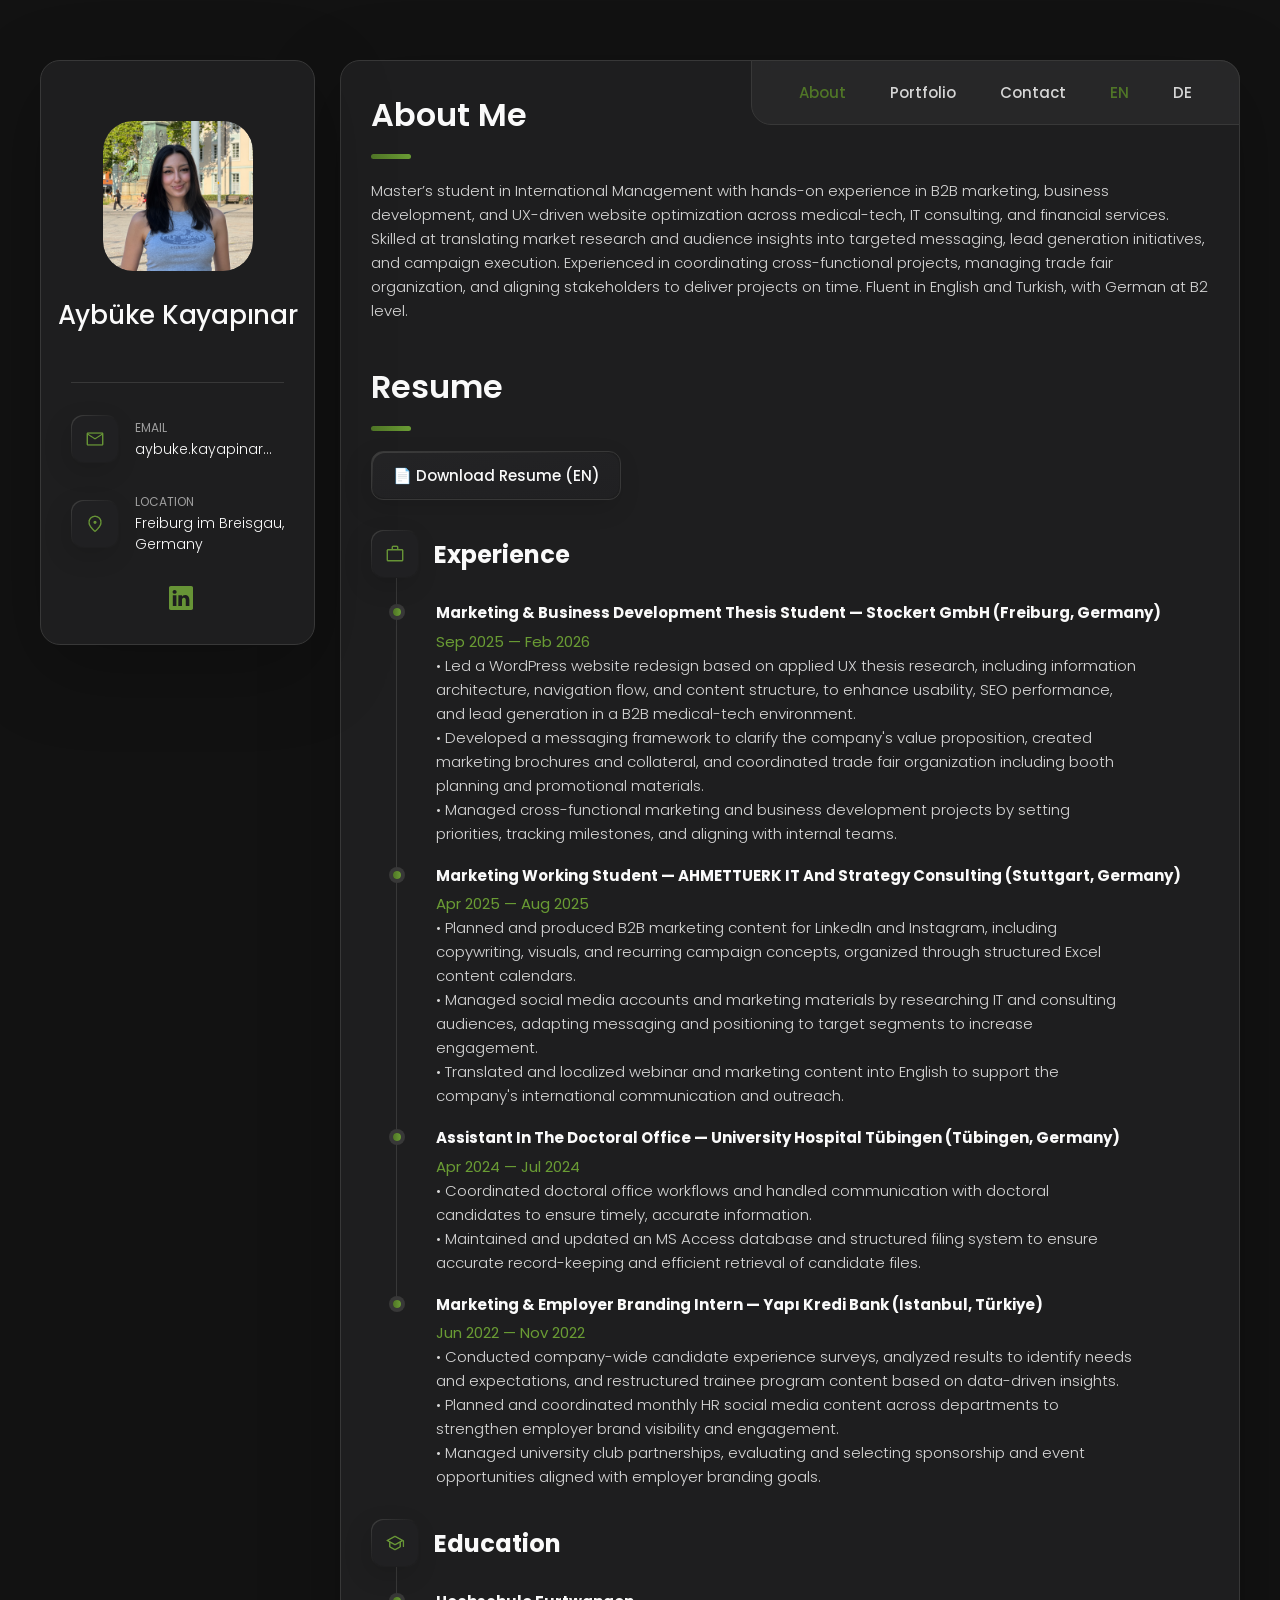
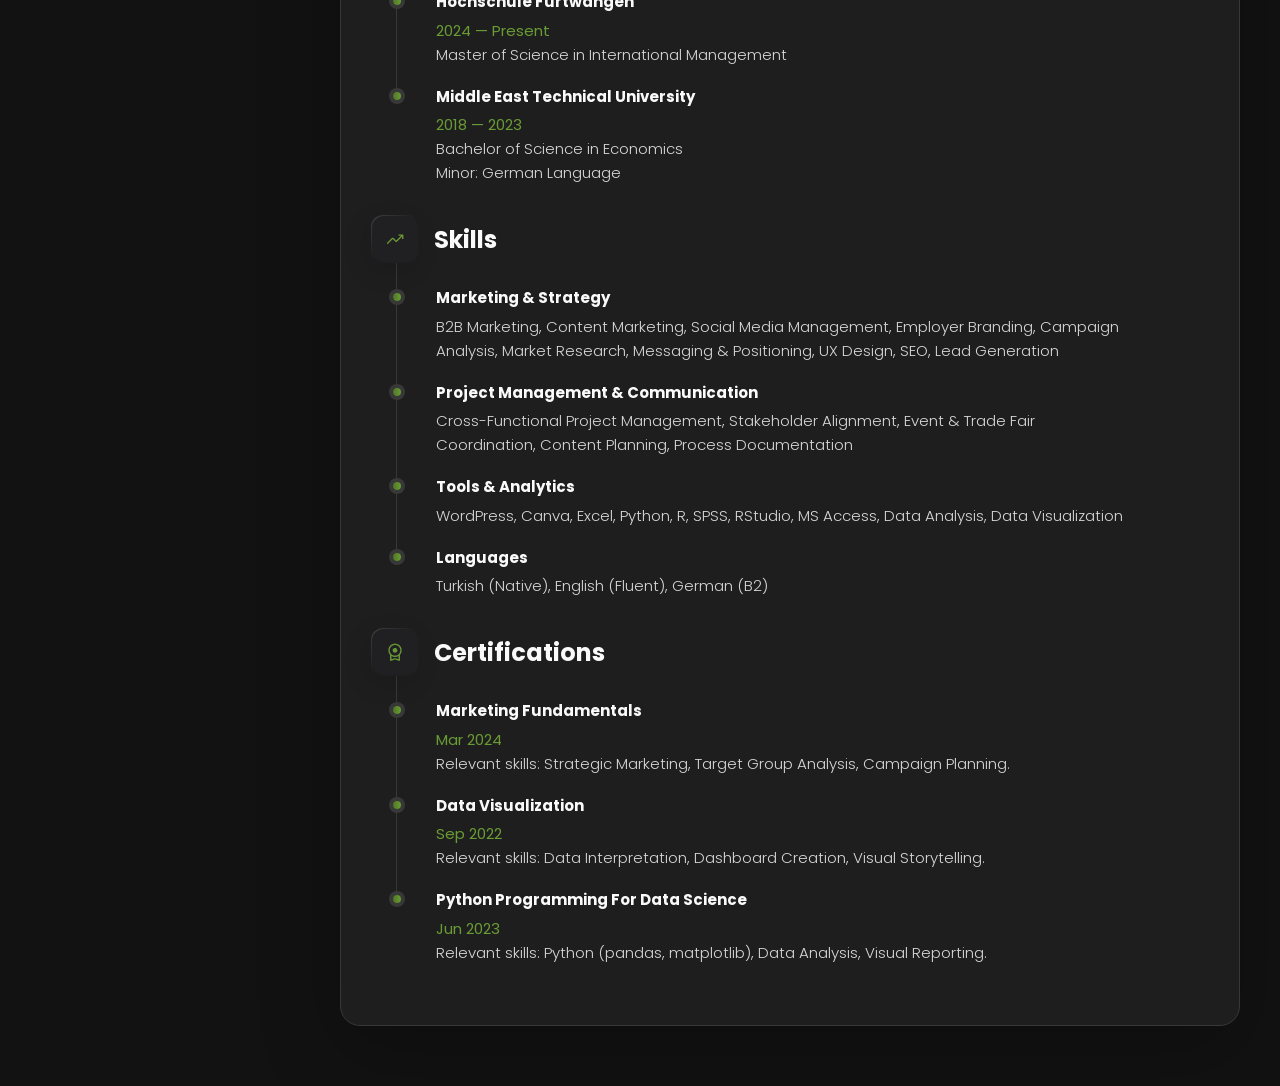
==== commit 3afba7b5: "update" ====
--- a/index.html
+++ b/index.html
@@ -5,7 +5,7 @@
   <meta charset="UTF-8">
   <meta http-equiv="X-UA-Compatible" content="IE=edge">
   <meta name="viewport" content="width=device-width, initial-scale=1.0">
-  <title>Aybüke Kayapınar | Marketing Analyst</title>
+  <title>Aybüke Kayapinar</title>
 
   <!--
     - favicon
@@ -50,18 +50,12 @@
 
         <div class="info-content">
           <h1 class="name" title="Aybüke Kayapınar">Aybüke Kayapınar</h1>
-
-          <div class="title-list">
-            <p class="title">Marketing Analyst</p>
-            <p class="title">Project Manager</p>
-            <p class="title">Data Analyst</p>
-          </div>
         </div>
 
         <button class="info_more-btn" data-sidebar-btn>
           <span>Show Contacts</span>
 
-          <img src="./assets/icons/icon-strategy.png" alt="" class="icon-img" width="16" height="16">
+          <img src="./assets/icons/icon-down.png" alt="" class="icon-img" width="16" height="16">
         </button>
 
       </div>
@@ -176,7 +170,7 @@
 
         <section class="about-text">
           <p>
-            Master’s student in International Management with experience in B2B marketing, market research, and data-driven communication. Skilled in customer and audience analysis, messaging, and improving website effectiveness through UX principles. Proficient in Python, R, SPSS, and Excel; fluent in English with upper intermediate German.
+            Master’s student in International Management with hands-on experience in B2B marketing, business development, and UX-driven website optimization across medical-tech, IT consulting, and financial services. Skilled at translating market research and audience insights into targeted messaging, lead generation initiatives, and campaign execution. Experienced in coordinating cross-functional projects, managing trade fair organization, and aligning stakeholders to deliver projects on time. Fluent in English and Turkish, with German at B2 level.
           </p>
         </section>
 
@@ -190,6 +184,12 @@
           <header>
             <h2 class="h2 article-title">Resume</h2>
           </header>
+
+          <div class="download-btns">
+            <a href="./Resume_eng.pdf" class="download-btn" target="_blank" rel="noopener noreferrer">
+              <span>📄 Download Resume (EN)</span>
+            </a>
+          </div>
 
           <section class="timeline">
 
@@ -207,26 +207,26 @@
 
                 <h4 class="h4 timeline-item-title">Marketing &amp; Business Development Thesis Student — Stockert GmbH (Freiburg, Germany)</h4>
 
-                <span>Sep 2025 — Present</span>
-
-                <p class="timeline-text">
-                  &bull; Redesign the company website based on UX standards (information architecture, navigation, content structure) to improve usability and marketing performance.<br>
-                  &bull; Conduct master's thesis research on applying UX principles to improve website marketing effectiveness in a B2B medical-tech setting and turn findings into clear website recommendations.<br>
-                  &bull; Coordinate marketing and business development activities by aligning with internal stakeholders, tracking action items, and supporting project execution.
-                </p>
-
-              </li>
-
-              <li class="timeline-item">
-
-                <h4 class="h4 timeline-item-title">Working Student — AHMETTUERK IT and Strategy Consulting (Stuttgart, Germany)</h4>
+                <span>Sep 2025 — Feb 2026</span>
+
+                <p class="timeline-text">
+                  &bull; Led a WordPress website redesign based on applied UX thesis research, including information architecture, navigation flow, and content structure, to enhance usability, SEO performance, and lead generation in a B2B medical-tech environment.<br>
+                  &bull; Developed a messaging framework to clarify the company's value proposition, created marketing brochures and collateral, and coordinated trade fair organization including booth planning and promotional materials.<br>
+                  &bull; Managed cross-functional marketing and business development projects by setting priorities, tracking milestones, and aligning with internal teams.
+                </p>
+
+              </li>
+
+              <li class="timeline-item">
+
+                <h4 class="h4 timeline-item-title">Marketing Working Student — AHMETTUERK IT and Strategy Consulting (Stuttgart, Germany)</h4>
 
                 <span>Apr 2025 — Aug 2025</span>
 
                 <p class="timeline-text">
-                  &bull; Planned and produced B2B marketing content for digital channels, including copywriting and visuals for campaigns and posts.<br>
-                  &bull; Managed social media and marketing materials by researching IT and consulting audiences and adapting messaging and positioning for target segments.<br>
-                  &bull; Documented processes and supported SAP archiving and ILM-related work in coordination with technical teams.
+                  &bull; Planned and produced B2B marketing content for LinkedIn and Instagram, including copywriting, visuals, and recurring campaign concepts, organized through structured Excel content calendars.<br>
+                  &bull; Managed social media accounts and marketing materials by researching IT and consulting audiences, adapting messaging and positioning to target segments to increase engagement.<br>
+                  &bull; Translated and localized webinar and marketing content into English to support the company's international communication and outreach.
                 </p>
 
               </li>
@@ -235,24 +235,25 @@
 
                 <h4 class="h4 timeline-item-title">Assistant in the Doctoral Office — University Hospital Tübingen (Tübingen, Germany)</h4>
 
-                <span>May 2024 — Aug 2024</span>
+                <span>Apr 2024 — Jul 2024</span>
 
                 <p class="timeline-text">
                   &bull; Coordinated doctoral office workflows and handled communication with doctoral candidates to ensure timely, accurate information.<br>
-                  &bull; Maintained records and documentation to support reliable processing and fast access to required files.
-                </p>
-
-              </li>
-
-              <li class="timeline-item">
-
-                <h4 class="h4 timeline-item-title">Marketing Intern — Yapı Kredi Bank (Istanbul, Türkiye)</h4>
+                  &bull; Maintained and updated an MS Access database and structured filing system to ensure accurate record-keeping and efficient retrieval of candidate files.
+                </p>
+
+              </li>
+
+              <li class="timeline-item">
+
+                <h4 class="h4 timeline-item-title">Marketing &amp; Employer Branding Intern — Yapı Kredi Bank (Istanbul, Türkiye)</h4>
 
                 <span>Jun 2022 — Nov 2022</span>
 
                 <p class="timeline-text">
-                  &bull; Built employer branding initiatives using insights from brand perception, social media metrics, and candidate experience data, and supported campaign reporting and improvements.<br>
-                  &bull; Coordinated university partnerships, sponsorships, and student programs to strengthen employer brand visibility and engagement.
+                  &bull; Conducted company-wide candidate experience surveys, analyzed results to identify needs and expectations, and restructured trainee program content based on data-driven insights.<br>
+                  &bull; Planned and coordinated monthly HR social media content across departments to strengthen employer brand visibility and engagement.<br>
+                  &bull; Managed university club partnerships, evaluating and selecting sponsorship and event opportunities aligned with employer branding goals.
                 </p>
 
               </li>
@@ -316,30 +317,30 @@
 
               <li class="timeline-item">
 
-                <h4 class="h4 timeline-item-title">Marketing</h4>
-
-                <p class="timeline-text">
-                  B2B Marketing, Social Media Management, Content Creation, Employer Branding, Market Research, Campaign Analysis
-                </p>
-
-              </li>
-
-              <li class="timeline-item">
-
-                <h4 class="h4 timeline-item-title">Analytics &amp; Tools</h4>
-
-                <p class="timeline-text">
-                  Data Analysis, Data Visualization, WordPress, Python, R, SPSS, Excel, RStudio
-                </p>
-
-              </li>
-
-              <li class="timeline-item">
-
-                <h4 class="h4 timeline-item-title">Operations</h4>
-
-                <p class="timeline-text">
-                  Project Coordination, Stakeholder Communication, SAP (ILM/Archiving)
+                <h4 class="h4 timeline-item-title">Marketing &amp; Strategy</h4>
+
+                <p class="timeline-text">
+                  B2B Marketing, Content Marketing, Social Media Management, Employer Branding, Campaign Analysis, Market Research, Messaging &amp; Positioning, UX Design, SEO, Lead Generation
+                </p>
+
+              </li>
+
+              <li class="timeline-item">
+
+                <h4 class="h4 timeline-item-title">Project Management &amp; Communication</h4>
+
+                <p class="timeline-text">
+                  Cross-Functional Project Management, Stakeholder Alignment, Event &amp; Trade Fair Coordination, Content Planning, Process Documentation
+                </p>
+
+              </li>
+
+              <li class="timeline-item">
+
+                <h4 class="h4 timeline-item-title">Tools &amp; Analytics</h4>
+
+                <p class="timeline-text">
+                  WordPress, Canva, Excel, Python, R, SPSS, RStudio, MS Access, Data Analysis, Data Visualization
                 </p>
 
               </li>
@@ -349,7 +350,7 @@
                 <h4 class="h4 timeline-item-title">Languages</h4>
 
                 <p class="timeline-text">
-                  Turkish (Native), English (Fluent), German (Upper Intermediate)
+                  Turkish (Native), English (Fluent), German (B2)
                 </p>
 
               </li>
@@ -431,228 +432,412 @@
         </header>
 
         <section class="projects">
-
-          <ul class="filter-list">
-
-            <li class="filter-item">
-              <button class="active" data-filter-btn>All</button>
-            </li>
-
-            <li class="filter-item">
-              <button data-filter-btn>Web design</button>
-            </li>
-
-            <li class="filter-item">
-              <button data-filter-btn>Applications</button>
-            </li>
-
-            <li class="filter-item">
-              <button data-filter-btn>Web development</button>
+          <ul class="project-list">
+            <li class="project-item active">
+              <a href="./assets/images/portfolio/post_1.png" data-portfolio-item>
+
+                <figure class="project-img">
+                  <img src="./assets/images/portfolio/post_1.png" alt="Portfolio image 1" loading="lazy">
+                </figure>
+
+              </a>
+            </li>
+
+            <li class="project-item active">
+              <a href="./assets/images/portfolio/post_2.png" data-portfolio-item>
+
+                <figure class="project-img">
+                  <img src="./assets/images/portfolio/post_2.png" alt="Portfolio image 2" loading="lazy">
+                </figure>
+
+              </a>
+            </li>
+
+            <li class="project-item active">
+              <a href="./assets/images/portfolio/post_3.png" data-portfolio-item>
+
+                <figure class="project-img">
+                  <img src="./assets/images/portfolio/post_3.png" alt="Portfolio image 3" loading="lazy">
+                </figure>
+
+              </a>
+            </li>
+
+            <li class="project-item active">
+              <a href="./assets/images/portfolio/post_4.png" data-portfolio-item>
+
+                <figure class="project-img">
+                  <img src="./assets/images/portfolio/post_4.png" alt="Portfolio image 4" loading="lazy">
+                </figure>
+
+              </a>
+            </li>
+
+            <li class="project-item active">
+              <a href="./assets/images/portfolio/post_5.png" data-portfolio-item>
+
+                <figure class="project-img">
+                  <img src="./assets/images/portfolio/post_5.png" alt="Portfolio image 5" loading="lazy">
+                </figure>
+
+              </a>
+            </li>
+
+            <li class="project-item active">
+              <a href="./assets/images/portfolio/post_6.png" data-portfolio-item>
+
+                <figure class="project-img">
+                  <img src="./assets/images/portfolio/post_6.png" alt="Portfolio image 6" loading="lazy">
+                </figure>
+
+              </a>
+            </li>
+
+            <li class="project-item active">
+              <a href="./assets/images/portfolio/post_7.png" data-portfolio-item>
+
+                <figure class="project-img">
+                  <img src="./assets/images/portfolio/post_7.png" alt="Portfolio image 7" loading="lazy">
+                </figure>
+
+              </a>
+            </li>
+
+            <li class="project-item active">
+              <a href="./assets/images/portfolio/post_8.png" data-portfolio-item>
+
+                <figure class="project-img">
+                  <img src="./assets/images/portfolio/post_8.png" alt="Portfolio image 8" loading="lazy">
+                </figure>
+
+              </a>
+            </li>
+
+            <li class="project-item active">
+              <a href="./assets/images/portfolio/post_9.png" data-portfolio-item>
+
+                <figure class="project-img">
+                  <img src="./assets/images/portfolio/post_9.png" alt="Portfolio image 9" loading="lazy">
+                </figure>
+
+              </a>
+            </li>
+
+            <li class="project-item active">
+              <a href="./assets/images/portfolio/post_10.png" data-portfolio-item>
+
+                <figure class="project-img">
+                  <img src="./assets/images/portfolio/post_10.png" alt="Portfolio image 10" loading="lazy">
+                </figure>
+
+              </a>
+            </li>
+
+            <li class="project-item active">
+              <a href="./assets/images/portfolio/post_11.png" data-portfolio-item>
+
+                <figure class="project-img">
+                  <img src="./assets/images/portfolio/post_11.png" alt="Portfolio image 11" loading="lazy">
+                </figure>
+
+              </a>
+            </li>
+
+            <li class="project-item active">
+              <a href="./assets/images/portfolio/post_12.png" data-portfolio-item>
+
+                <figure class="project-img">
+                  <img src="./assets/images/portfolio/post_12.png" alt="Portfolio image 12" loading="lazy">
+                </figure>
+
+              </a>
+            </li>
+
+            <li class="project-item active">
+              <a href="./assets/images/portfolio/post_13.png" data-portfolio-item>
+
+                <figure class="project-img">
+                  <img src="./assets/images/portfolio/post_13.png" alt="Portfolio image 13" loading="lazy">
+                </figure>
+
+              </a>
+            </li>
+
+            <li class="project-item active">
+              <a href="./assets/images/portfolio/post_14.png" data-portfolio-item>
+
+                <figure class="project-img">
+                  <img src="./assets/images/portfolio/post_14.png" alt="Portfolio image 14" loading="lazy">
+                </figure>
+
+              </a>
+            </li>
+
+            <li class="project-item active">
+              <a href="./assets/images/portfolio/post_15.png" data-portfolio-item>
+
+                <figure class="project-img">
+                  <img src="./assets/images/portfolio/post_15.png" alt="Portfolio image 15" loading="lazy">
+                </figure>
+
+              </a>
+            </li>
+
+            <li class="project-item active">
+              <a href="./assets/images/portfolio/post_16.png" data-portfolio-item>
+
+                <figure class="project-img">
+                  <img src="./assets/images/portfolio/post_16.png" alt="Portfolio image 16" loading="lazy">
+                </figure>
+
+              </a>
+            </li>
+
+            <li class="project-item active">
+              <a href="./assets/images/portfolio/post_17.png" data-portfolio-item>
+
+                <figure class="project-img">
+                  <img src="./assets/images/portfolio/post_17.png" alt="Portfolio image 17" loading="lazy">
+                </figure>
+
+              </a>
+            </li>
+
+            <li class="project-item active">
+              <a href="./assets/images/portfolio/post_18.png" data-portfolio-item>
+
+                <figure class="project-img">
+                  <img src="./assets/images/portfolio/post_18.png" alt="Portfolio image 18" loading="lazy">
+                </figure>
+
+              </a>
+            </li>
+
+            <li class="project-item active">
+              <a href="./assets/images/portfolio/post_19.png" data-portfolio-item>
+
+                <figure class="project-img">
+                  <img src="./assets/images/portfolio/post_19.png" alt="Portfolio image 19" loading="lazy">
+                </figure>
+
+              </a>
+            </li>
+
+            <li class="project-item active">
+              <a href="./assets/images/portfolio/post_20.png" data-portfolio-item>
+
+                <figure class="project-img">
+                  <img src="./assets/images/portfolio/post_20.png" alt="Portfolio image 20" loading="lazy">
+                </figure>
+
+              </a>
+            </li>
+
+            <li class="project-item active">
+              <a href="./assets/images/portfolio/post_21.png" data-portfolio-item>
+
+                <figure class="project-img">
+                  <img src="./assets/images/portfolio/post_21.png" alt="Portfolio image 21" loading="lazy">
+                </figure>
+
+              </a>
+            </li>
+
+            <li class="project-item active">
+              <a href="./assets/images/portfolio/post_22.png" data-portfolio-item>
+
+                <figure class="project-img">
+                  <img src="./assets/images/portfolio/post_22.png" alt="Portfolio image 22" loading="lazy">
+                </figure>
+
+              </a>
+            </li>
+
+            <li class="project-item active">
+              <a href="./assets/images/portfolio/post_23.png" data-portfolio-item>
+
+                <figure class="project-img">
+                  <img src="./assets/images/portfolio/post_23.png" alt="Portfolio image 23" loading="lazy">
+                </figure>
+
+              </a>
+            </li>
+
+            <li class="project-item active">
+              <a href="./assets/images/portfolio/post_24.png" data-portfolio-item>
+
+                <figure class="project-img">
+                  <img src="./assets/images/portfolio/post_24.png" alt="Portfolio image 24" loading="lazy">
+                </figure>
+
+              </a>
+            </li>
+
+            <li class="project-item active">
+              <a href="./assets/images/portfolio/post_25.png" data-portfolio-item>
+
+                <figure class="project-img">
+                  <img src="./assets/images/portfolio/post_25.png" alt="Portfolio image 25" loading="lazy">
+                </figure>
+
+              </a>
+            </li>
+
+            <li class="project-item active">
+              <a href="./assets/images/portfolio/post_26.png" data-portfolio-item>
+
+                <figure class="project-img">
+                  <img src="./assets/images/portfolio/post_26.png" alt="Portfolio image 26" loading="lazy">
+                </figure>
+
+              </a>
+            </li>
+
+            <li class="project-item active">
+              <a href="./assets/images/portfolio/post_27.png" data-portfolio-item>
+
+                <figure class="project-img">
+                  <img src="./assets/images/portfolio/post_27.png" alt="Portfolio image 27" loading="lazy">
+                </figure>
+
+              </a>
+            </li>
+
+            <li class="project-item active">
+              <a href="./assets/images/portfolio/post_28.png" data-portfolio-item>
+
+                <figure class="project-img">
+                  <img src="./assets/images/portfolio/post_28.png" alt="Portfolio image 28" loading="lazy">
+                </figure>
+
+              </a>
+            </li>
+
+            <li class="project-item active">
+              <a href="./assets/images/portfolio/post_29.png" data-portfolio-item>
+
+                <figure class="project-img">
+                  <img src="./assets/images/portfolio/post_29.png" alt="Portfolio image 29" loading="lazy">
+                </figure>
+
+              </a>
+            </li>
+
+            <li class="project-item active">
+              <a href="./assets/images/portfolio/post_30.png" data-portfolio-item>
+
+                <figure class="project-img">
+                  <img src="./assets/images/portfolio/post_30.png" alt="Portfolio image 30" loading="lazy">
+                </figure>
+
+              </a>
+            </li>
+
+            <li class="project-item active">
+              <a href="./assets/images/portfolio/post_31.png" data-portfolio-item>
+
+                <figure class="project-img">
+                  <img src="./assets/images/portfolio/post_31.png" alt="Portfolio image 31" loading="lazy">
+                </figure>
+
+              </a>
+            </li>
+
+            <li class="project-item active">
+              <a href="./assets/images/portfolio/post_32.png" data-portfolio-item>
+
+                <figure class="project-img">
+                  <img src="./assets/images/portfolio/post_32.png" alt="Portfolio image 32" loading="lazy">
+                </figure>
+
+              </a>
+            </li>
+
+            <li class="project-item active">
+              <a href="./assets/images/portfolio/post_33.png" data-portfolio-item>
+
+                <figure class="project-img">
+                  <img src="./assets/images/portfolio/post_33.png" alt="Portfolio image 33" loading="lazy">
+                </figure>
+
+              </a>
+            </li>
+
+            <li class="project-item active">
+              <a href="./assets/images/portfolio/post_34.png" data-portfolio-item>
+
+                <figure class="project-img">
+                  <img src="./assets/images/portfolio/post_34.png" alt="Portfolio image 34" loading="lazy">
+                </figure>
+
+              </a>
+            </li>
+
+            <li class="project-item active">
+              <a href="./assets/images/portfolio/post_35.png" data-portfolio-item>
+
+                <figure class="project-img">
+                  <img src="./assets/images/portfolio/post_35.png" alt="Portfolio image 35" loading="lazy">
+                </figure>
+
+              </a>
+            </li>
+
+            <li class="project-item active">
+              <a href="./assets/images/portfolio/post_36.png" data-portfolio-item>
+
+                <figure class="project-img">
+                  <img src="./assets/images/portfolio/post_36.png" alt="Portfolio image 36" loading="lazy">
+                </figure>
+
+              </a>
+            </li>
+
+            <li class="project-item active">
+              <a href="./assets/images/portfolio/post_37.png" data-portfolio-item>
+
+                <figure class="project-img">
+                  <img src="./assets/images/portfolio/post_37.png" alt="Portfolio image 37" loading="lazy">
+                </figure>
+
+              </a>
+            </li>
+
+            <li class="project-item active">
+              <a href="./assets/images/portfolio/post_38.png" data-portfolio-item>
+
+                <figure class="project-img">
+                  <img src="./assets/images/portfolio/post_38.png" alt="Portfolio image 38" loading="lazy">
+                </figure>
+
+              </a>
+            </li>
+
+            <li class="project-item active">
+              <a href="./assets/images/portfolio/post_39.png" data-portfolio-item>
+
+                <figure class="project-img">
+                  <img src="./assets/images/portfolio/post_39.png" alt="Portfolio image 39" loading="lazy">
+                </figure>
+
+              </a>
             </li>
 
           </ul>
 
-          <div class="filter-select-box">
-
-            <button class="filter-select" data-select>
-
-              <div class="select-value" data-selecct-value>Select category</div>
-
-              <div class="select-icon">
-                <img src="./assets/icons/icon-strategy.png" alt="" class="icon-img" width="16" height="16">
-              </div>
-
-            </button>
-
-            <ul class="select-list">
-
-              <li class="select-item">
-                <button data-select-item>All</button>
-              </li>
-
-              <li class="select-item">
-                <button data-select-item>Web design</button>
-              </li>
-
-              <li class="select-item">
-                <button data-select-item>Applications</button>
-              </li>
-
-              <li class="select-item">
-                <button data-select-item>Web development</button>
-              </li>
-
-            </ul>
-
+        </section>
+
+        <div class="modal-container portfolio-modal-container" data-portfolio-modal>
+          <div class="portfolio-modal">
+            <button class="modal-close-btn" type="button" aria-label="Close image" data-portfolio-close>&times;</button>
+
+            <figure class="portfolio-modal-media">
+              <img class="portfolio-modal-img" src="" alt="" data-portfolio-modal-img>
+            </figure>
           </div>
-
-          <ul class="project-list">
-
-            <li class="project-item  active" data-filter-item data-category="web development">
-              <a href="#">
-
-                <figure class="project-img">
-                  <div class="project-item-icon-box">
-                    <img src="./assets/icons/icon-analize.png" alt="" class="icon-img" width="24" height="24">
-                  </div>
-
-                  <img src="./assets/images/project-1.jpg" alt="finance" loading="lazy">
-                </figure>
-
-                <h3 class="project-title">Finance</h3>
-
-                <p class="project-category">Web development</p>
-
-              </a>
-            </li>
-
-            <li class="project-item  active" data-filter-item data-category="web development">
-              <a href="#">
-
-                <figure class="project-img">
-                  <div class="project-item-icon-box">
-                    <img src="./assets/icons/icon-analize.png" alt="" class="icon-img" width="24" height="24">
-                  </div>
-
-                  <img src="./assets/images/project-2.png" alt="orizon" loading="lazy">
-                </figure>
-
-                <h3 class="project-title">Orizon</h3>
-
-                <p class="project-category">Web development</p>
-
-              </a>
-            </li>
-
-            <li class="project-item  active" data-filter-item data-category="web design">
-              <a href="#">
-
-                <figure class="project-img">
-                  <div class="project-item-icon-box">
-                    <img src="./assets/icons/icon-analize.png" alt="" class="icon-img" width="24" height="24">
-                  </div>
-
-                  <img src="./assets/images/project-3.jpg" alt="fundo" loading="lazy">
-                </figure>
-
-                <h3 class="project-title">Fundo</h3>
-
-                <p class="project-category">Web design</p>
-
-              </a>
-            </li>
-
-            <li class="project-item  active" data-filter-item data-category="applications">
-              <a href="#">
-
-                <figure class="project-img">
-                  <div class="project-item-icon-box">
-                    <img src="./assets/icons/icon-analize.png" alt="" class="icon-img" width="24" height="24">
-                  </div>
-
-                  <img src="./assets/images/project-4.png" alt="brawlhalla" loading="lazy">
-                </figure>
-
-                <h3 class="project-title">Brawlhalla</h3>
-
-                <p class="project-category">Applications</p>
-
-              </a>
-            </li>
-
-            <li class="project-item  active" data-filter-item data-category="web design">
-              <a href="#">
-
-                <figure class="project-img">
-                  <div class="project-item-icon-box">
-                    <img src="./assets/icons/icon-analize.png" alt="" class="icon-img" width="24" height="24">
-                  </div>
-
-                  <img src="./assets/images/project-5.png" alt="dsm." loading="lazy">
-                </figure>
-
-                <h3 class="project-title">DSM.</h3>
-
-                <p class="project-category">Web design</p>
-
-              </a>
-            </li>
-
-            <li class="project-item  active" data-filter-item data-category="web design">
-              <a href="#">
-
-                <figure class="project-img">
-                  <div class="project-item-icon-box">
-                    <img src="./assets/icons/icon-analize.png" alt="" class="icon-img" width="24" height="24">
-                  </div>
-
-                  <img src="./assets/images/project-6.png" alt="metaspark" loading="lazy">
-                </figure>
-
-                <h3 class="project-title">MetaSpark</h3>
-
-                <p class="project-category">Web design</p>
-
-              </a>
-            </li>
-
-            <li class="project-item  active" data-filter-item data-category="web development">
-              <a href="#">
-
-                <figure class="project-img">
-                  <div class="project-item-icon-box">
-                    <img src="./assets/icons/icon-analize.png" alt="" class="icon-img" width="24" height="24">
-                  </div>
-
-                  <img src="./assets/images/project-7.png" alt="summary" loading="lazy">
-                </figure>
-
-                <h3 class="project-title">Summary</h3>
-
-                <p class="project-category">Web development</p>
-
-              </a>
-            </li>
-
-            <li class="project-item  active" data-filter-item data-category="applications">
-              <a href="#">
-
-                <figure class="project-img">
-                  <div class="project-item-icon-box">
-                    <img src="./assets/icons/icon-analize.png" alt="" class="icon-img" width="24" height="24">
-                  </div>
-
-                  <img src="./assets/images/project-8.jpg" alt="task manager" loading="lazy">
-                </figure>
-
-                <h3 class="project-title">Task Manager</h3>
-
-                <p class="project-category">Applications</p>
-
-              </a>
-            </li>
-
-            <li class="project-item  active" data-filter-item data-category="web development">
-              <a href="#">
-
-                <figure class="project-img">
-                  <div class="project-item-icon-box">
-                    <img src="./assets/icons/icon-analize.png" alt="" class="icon-img" width="24" height="24">
-                  </div>
-
-                  <img src="./assets/images/project-9.png" alt="arrival" loading="lazy">
-                </figure>
-
-                <h3 class="project-title">Arrival</h3>
-
-                <p class="project-category">Web development</p>
-
-              </a>
-            </li>
-
-          </ul>
-
-        </section>
+        </div>
+
+        <div class="overlay portfolio-overlay" data-portfolio-overlay></div>
 
       </article>
       <!--
--- a/assets/css/style.css
+++ b/assets/css/style.css
@@ -785,6 +785,52 @@
  * education and experience 
  */
 
+.download-btns {
+  display: flex;
+  flex-direction: column;
+  gap: 12px;
+  margin-bottom: 30px;
+}
+
+.download-btn {
+  position: relative;
+  width: 100%;
+  padding: 12px 16px;
+  border-radius: 12px;
+  border: 1px solid var(--jet);
+  background: var(--border-gradient-onyx);
+  color: var(--white-2);
+  font-family: var(--ff-poppins);
+  font-size: var(--fs-7);
+  font-weight: var(--fw-500);
+  text-align: center;
+  box-shadow: var(--shadow-1);
+  transition: var(--transition-1);
+  z-index: 1;
+}
+
+.download-btn::before {
+  content: "";
+  position: absolute;
+  inset: 1px;
+  border-radius: inherit;
+  background: var(--bg-gradient-jet);
+  transition: var(--transition-1);
+  z-index: -1;
+}
+
+.download-btn:hover,
+.download-btn:focus {
+  color: var(--white-1);
+  border-color: var(--vegas-gold);
+  transform: translateY(-1px);
+}
+
+.download-btn:hover::before,
+.download-btn:focus::before {
+  background: var(--bg-gradient-yellow-2);
+}
+
 .timeline { margin-bottom: 30px; }
 
 .timeline .title-wrapper {
@@ -967,7 +1013,10 @@
   100% { transform: scale(1); }
 }
 
-.project-item > a { width: 100%; }
+.project-item > a {
+  width: 100%;
+  cursor: zoom-in;
+}
 
 .project-img {
   position: relative;
@@ -1041,6 +1090,37 @@
   font-size: var(--fs-6);
   font-weight: var(--fw-300);
 }
+
+.portfolio-modal {
+  background: var(--eerie-black-2);
+  position: relative;
+  padding: 16px;
+  border: 1px solid var(--jet);
+  border-radius: 16px;
+  box-shadow: var(--shadow-5);
+  width: min(92vw, 980px);
+  transform: scale(1.08);
+  opacity: 0;
+  transition: var(--transition-1);
+}
+
+.modal-container.active .portfolio-modal {
+  transform: scale(1);
+  opacity: 1;
+}
+
+.portfolio-modal-media { margin: 0; }
+
+.portfolio-modal-img {
+  width: 100%;
+  height: auto;
+  max-height: 80vh;
+  object-fit: contain;
+  border-radius: 12px;
+  display: block;
+}
+
+body.no-scroll { overflow: hidden; }
 
 
 
@@ -1503,6 +1583,17 @@
    * #RESUME
    */
 
+  .download-btns {
+    flex-direction: row;
+    flex-wrap: wrap;
+    gap: 14px;
+  }
+
+  .download-btn {
+    width: auto;
+    min-width: 250px;
+  }
+
   .timeline-list { margin-left: 65px; }
 
   .timeline-item:not(:last-child)::before { left: -40px; }
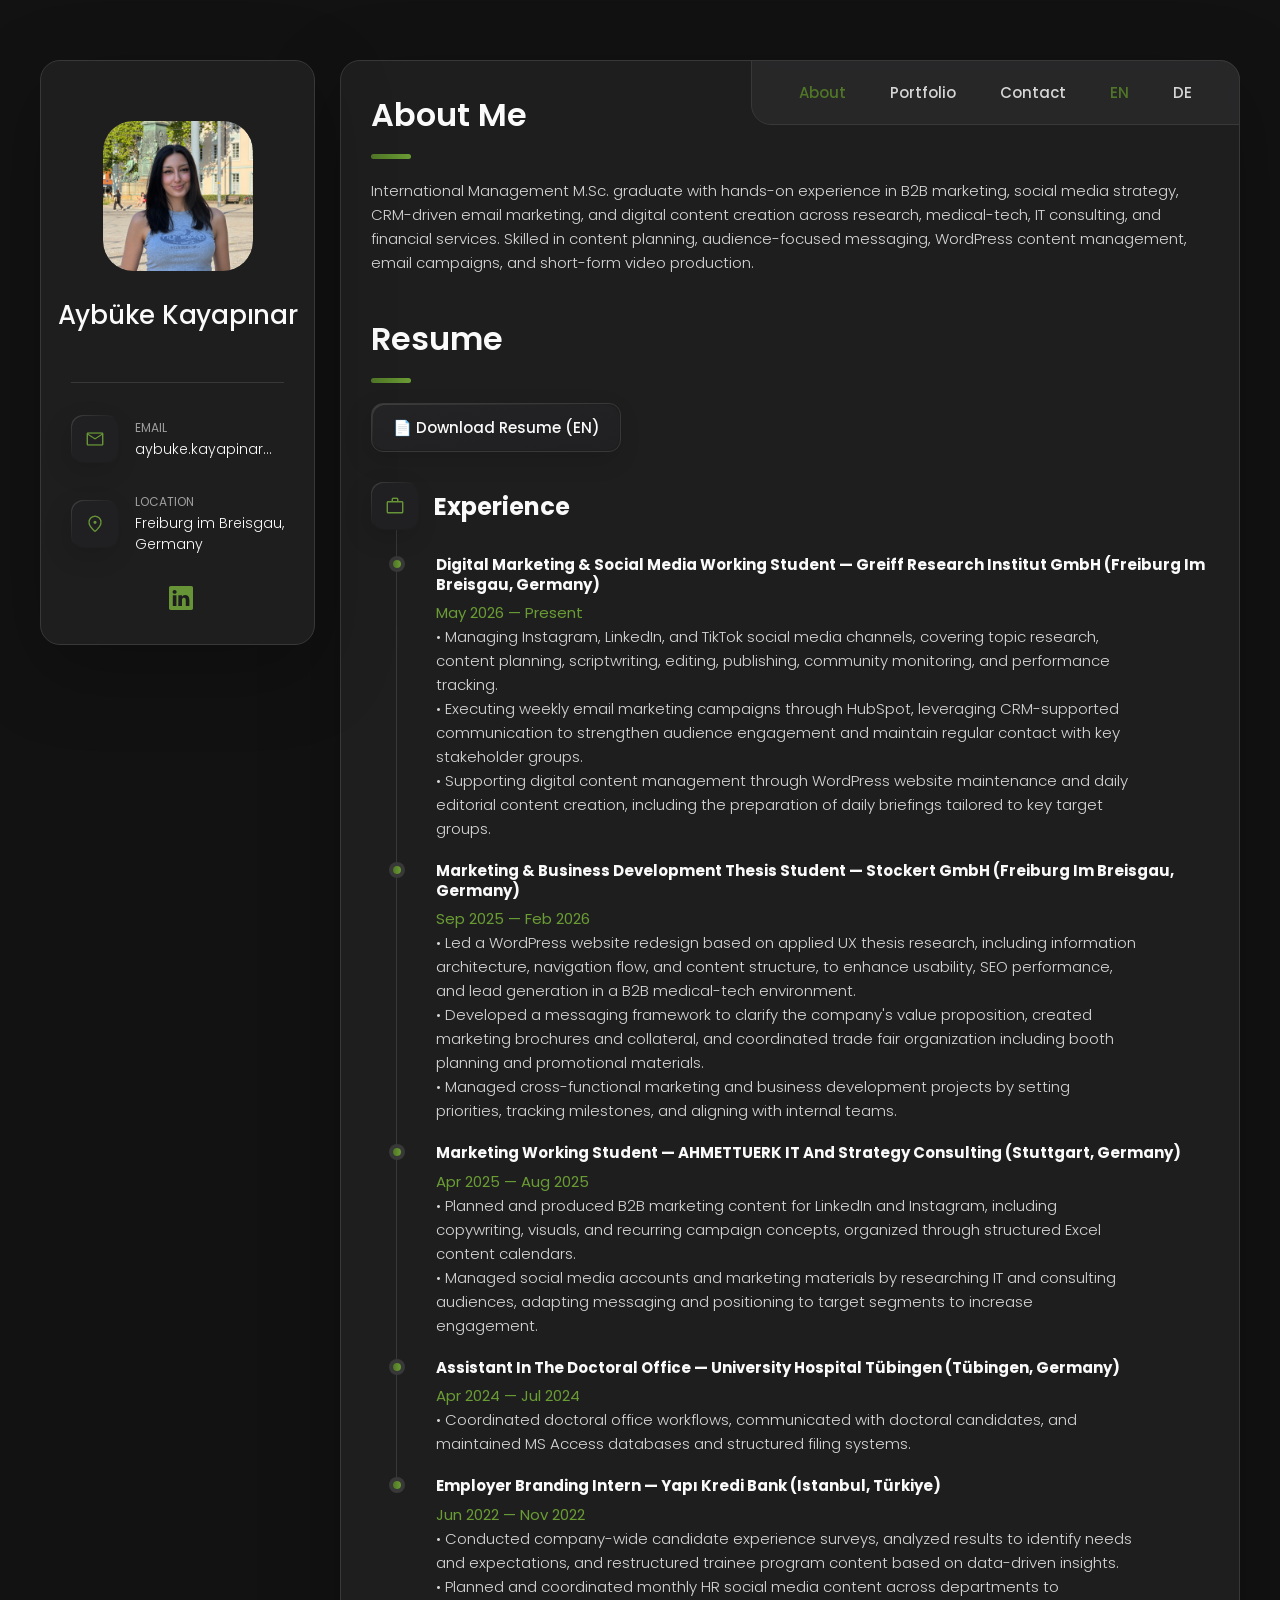
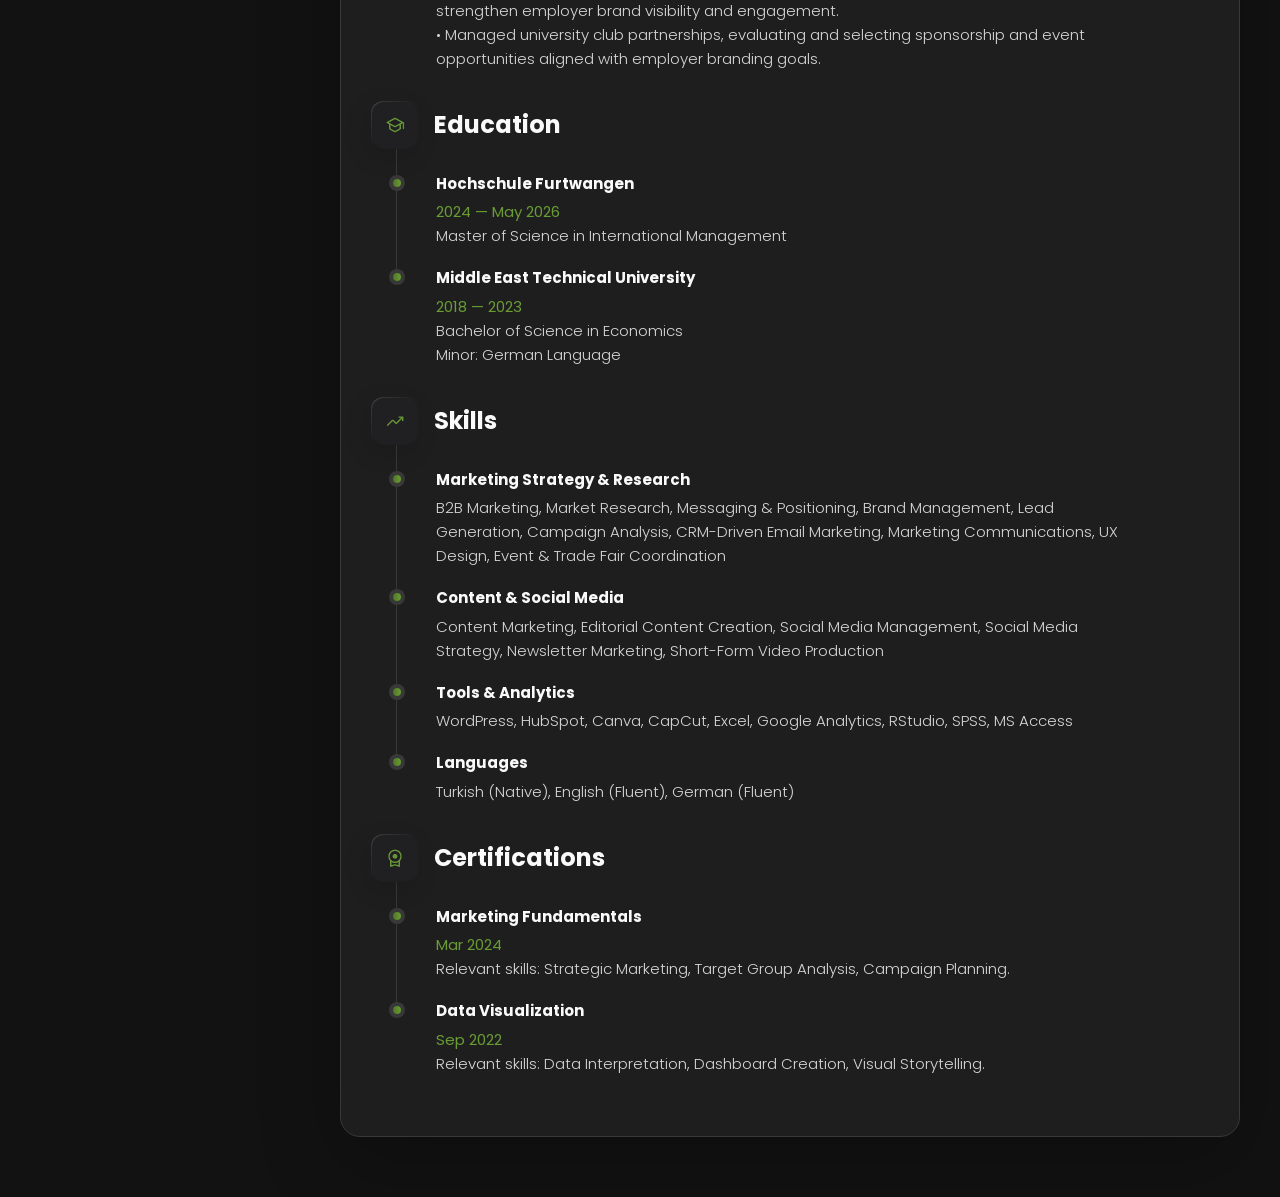
==== commit 41ec3ba0: "update" ====
--- a/index.html
+++ b/index.html
@@ -170,7 +170,7 @@
 
         <section class="about-text">
           <p>
-            Master’s student in International Management with hands-on experience in B2B marketing, business development, and UX-driven website optimization across medical-tech, IT consulting, and financial services. Skilled at translating market research and audience insights into targeted messaging, lead generation initiatives, and campaign execution. Experienced in coordinating cross-functional projects, managing trade fair organization, and aligning stakeholders to deliver projects on time. Fluent in English and Turkish, with German at B2 level.
+            International Management M.Sc. graduate with hands-on experience in B2B marketing, social media strategy, CRM-driven email marketing, and digital content creation across research, medical-tech, IT consulting, and financial services. Skilled in content planning, audience-focused messaging, WordPress content management, email campaigns, and short-form video production.
           </p>
         </section>
 
@@ -205,7 +205,21 @@
 
               <li class="timeline-item">
 
-                <h4 class="h4 timeline-item-title">Marketing &amp; Business Development Thesis Student — Stockert GmbH (Freiburg, Germany)</h4>
+                <h4 class="h4 timeline-item-title">Digital Marketing &amp; Social Media Working Student — Greiff Research Institut GmbH (Freiburg im Breisgau, Germany)</h4>
+
+                <span>May 2026 — Present</span>
+
+                <p class="timeline-text">
+                  &bull; Managing Instagram, LinkedIn, and TikTok social media channels, covering topic research, content planning, scriptwriting, editing, publishing, community monitoring, and performance tracking.<br>
+                  &bull; Executing weekly email marketing campaigns through HubSpot, leveraging CRM-supported communication to strengthen audience engagement and maintain regular contact with key stakeholder groups.<br>
+                  &bull; Supporting digital content management through WordPress website maintenance and daily editorial content creation, including the preparation of daily briefings tailored to key target groups.
+                </p>
+
+              </li>
+
+              <li class="timeline-item">
+
+                <h4 class="h4 timeline-item-title">Marketing &amp; Business Development Thesis Student — Stockert GmbH (Freiburg im Breisgau, Germany)</h4>
 
                 <span>Sep 2025 — Feb 2026</span>
 
@@ -225,8 +239,7 @@
 
                 <p class="timeline-text">
                   &bull; Planned and produced B2B marketing content for LinkedIn and Instagram, including copywriting, visuals, and recurring campaign concepts, organized through structured Excel content calendars.<br>
-                  &bull; Managed social media accounts and marketing materials by researching IT and consulting audiences, adapting messaging and positioning to target segments to increase engagement.<br>
-                  &bull; Translated and localized webinar and marketing content into English to support the company's international communication and outreach.
+                  &bull; Managed social media accounts and marketing materials by researching IT and consulting audiences, adapting messaging and positioning to target segments to increase engagement.
                 </p>
 
               </li>
@@ -238,15 +251,14 @@
                 <span>Apr 2024 — Jul 2024</span>
 
                 <p class="timeline-text">
-                  &bull; Coordinated doctoral office workflows and handled communication with doctoral candidates to ensure timely, accurate information.<br>
-                  &bull; Maintained and updated an MS Access database and structured filing system to ensure accurate record-keeping and efficient retrieval of candidate files.
-                </p>
-
-              </li>
-
-              <li class="timeline-item">
-
-                <h4 class="h4 timeline-item-title">Marketing &amp; Employer Branding Intern — Yapı Kredi Bank (Istanbul, Türkiye)</h4>
+                  &bull; Coordinated doctoral office workflows, communicated with doctoral candidates, and maintained MS Access databases and structured filing systems.
+                </p>
+
+              </li>
+
+              <li class="timeline-item">
+
+                <h4 class="h4 timeline-item-title">Employer Branding Intern — Yapı Kredi Bank (Istanbul, Türkiye)</h4>
 
                 <span>Jun 2022 — Nov 2022</span>
 
@@ -278,7 +290,7 @@
 
                 <h4 class="h4 timeline-item-title">Hochschule Furtwangen</h4>
 
-                <span>2024 — Present</span>
+                <span>2024 — May 2026</span>
 
                 <p class="timeline-text">
                   Master of Science in International Management
@@ -317,20 +329,20 @@
 
               <li class="timeline-item">
 
-                <h4 class="h4 timeline-item-title">Marketing &amp; Strategy</h4>
-
-                <p class="timeline-text">
-                  B2B Marketing, Content Marketing, Social Media Management, Employer Branding, Campaign Analysis, Market Research, Messaging &amp; Positioning, UX Design, SEO, Lead Generation
-                </p>
-
-              </li>
-
-              <li class="timeline-item">
-
-                <h4 class="h4 timeline-item-title">Project Management &amp; Communication</h4>
-
-                <p class="timeline-text">
-                  Cross-Functional Project Management, Stakeholder Alignment, Event &amp; Trade Fair Coordination, Content Planning, Process Documentation
+                <h4 class="h4 timeline-item-title">Marketing Strategy &amp; Research</h4>
+
+                <p class="timeline-text">
+                  B2B Marketing, Market Research, Messaging &amp; Positioning, Brand Management, Lead Generation, Campaign Analysis, CRM-Driven Email Marketing, Marketing Communications, UX Design, Event &amp; Trade Fair Coordination
+                </p>
+
+              </li>
+
+              <li class="timeline-item">
+
+                <h4 class="h4 timeline-item-title">Content &amp; Social Media</h4>
+
+                <p class="timeline-text">
+                  Content Marketing, Editorial Content Creation, Social Media Management, Social Media Strategy, Newsletter Marketing, Short-Form Video Production
                 </p>
 
               </li>
@@ -340,7 +352,7 @@
                 <h4 class="h4 timeline-item-title">Tools &amp; Analytics</h4>
 
                 <p class="timeline-text">
-                  WordPress, Canva, Excel, Python, R, SPSS, RStudio, MS Access, Data Analysis, Data Visualization
+                  WordPress, HubSpot, Canva, CapCut, Excel, Google Analytics, RStudio, SPSS, MS Access
                 </p>
 
               </li>
@@ -350,7 +362,7 @@
                 <h4 class="h4 timeline-item-title">Languages</h4>
 
                 <p class="timeline-text">
-                  Turkish (Native), English (Fluent), German (B2)
+                  Turkish (Native), English (Fluent), German (Fluent)
                 </p>
 
               </li>
@@ -391,18 +403,6 @@
 
                 <p class="timeline-text">
                   Relevant skills: Data Interpretation, Dashboard Creation, Visual Storytelling.
-                </p>
-
-              </li>
-
-              <li class="timeline-item">
-
-                <h4 class="h4 timeline-item-title">Python Programming for Data Science</h4>
-
-                <span>Jun 2023</span>
-
-                <p class="timeline-text">
-                  Relevant skills: Python (pandas, matplotlib), Data Analysis, Visual Reporting.
                 </p>
 
               </li>
